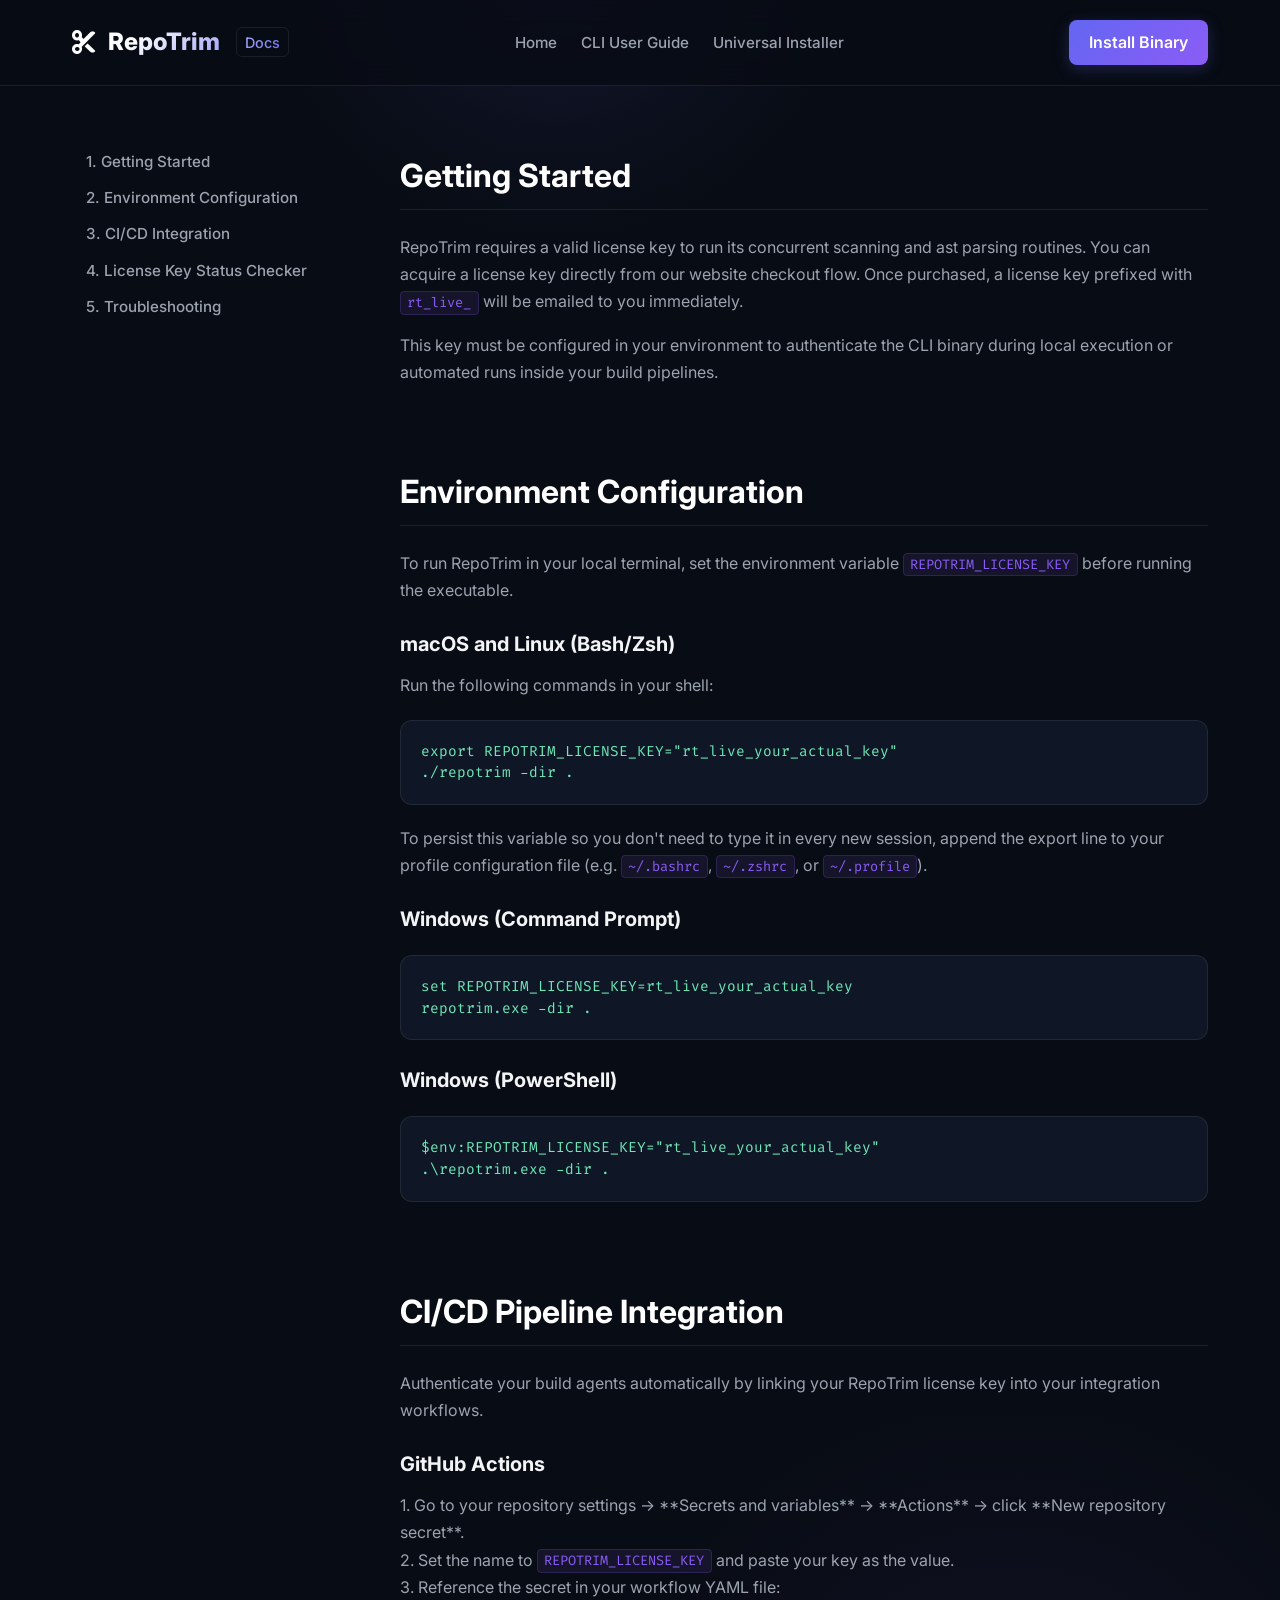
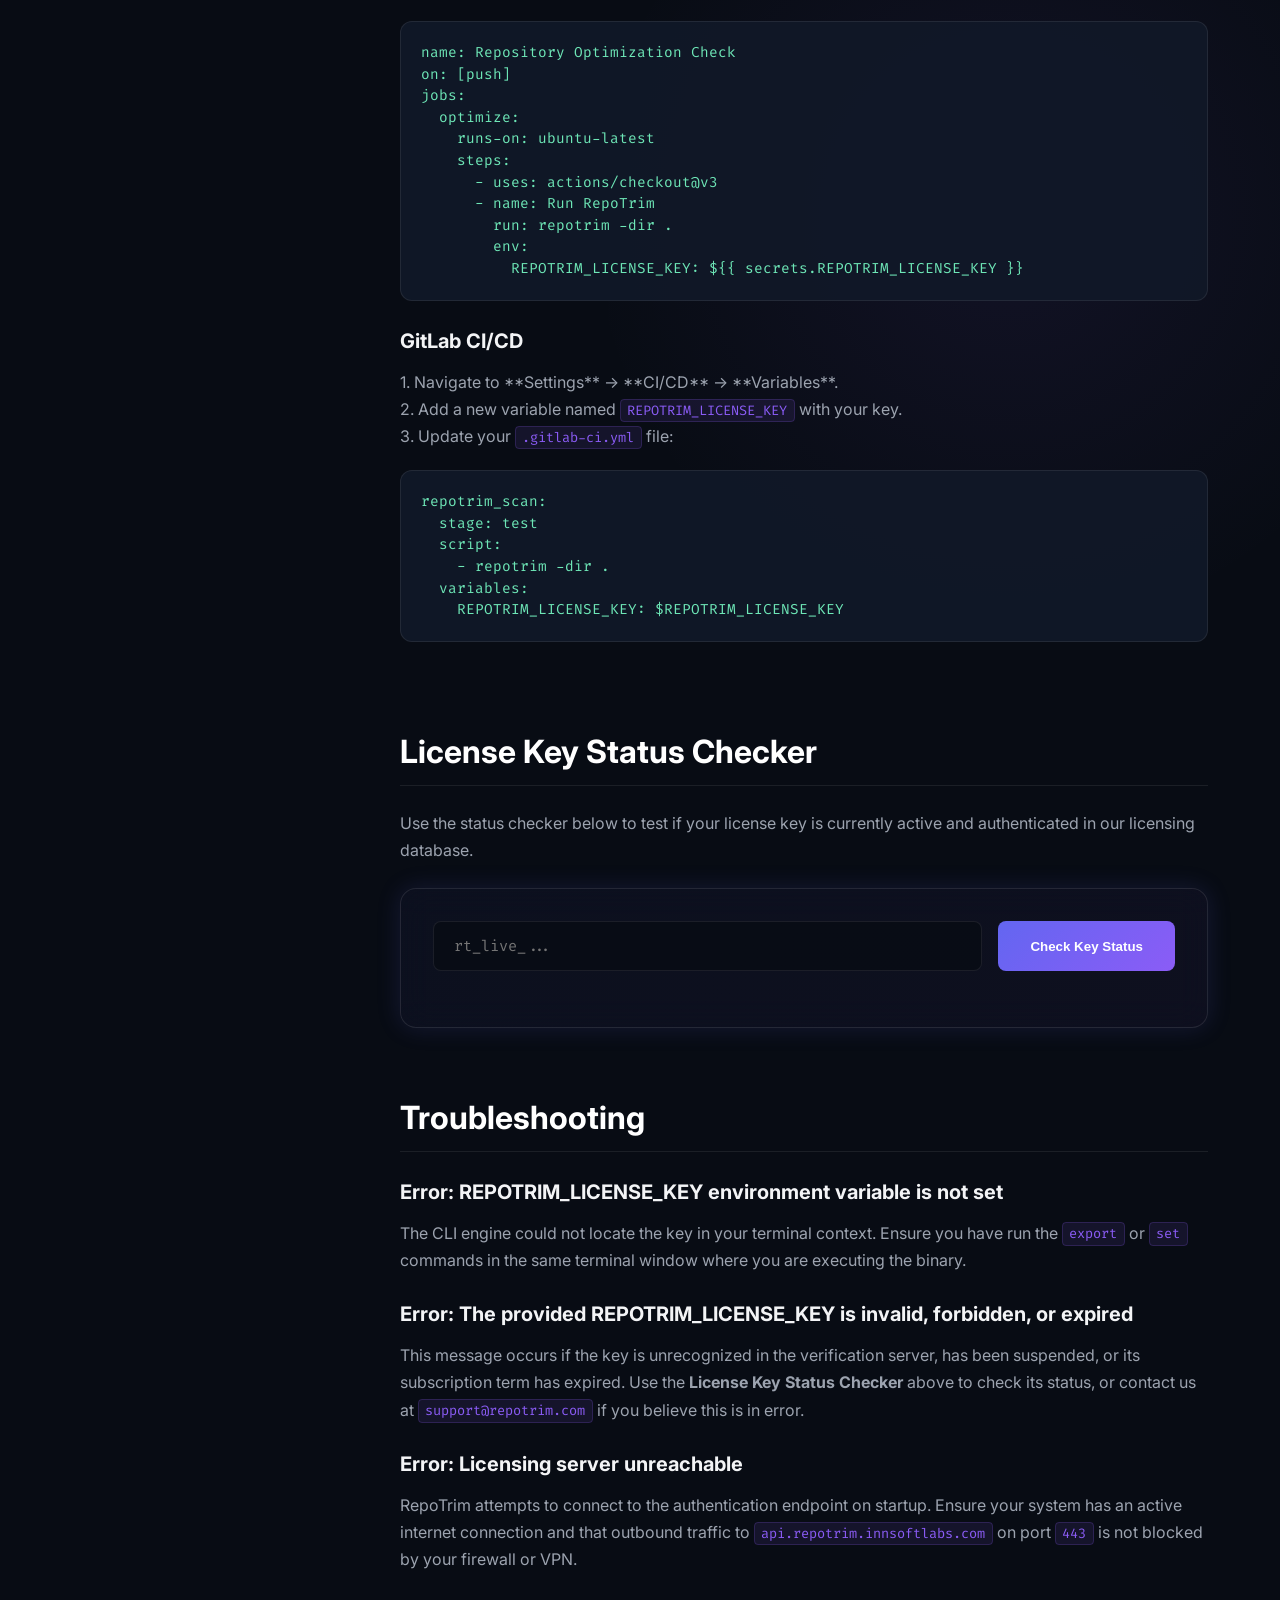
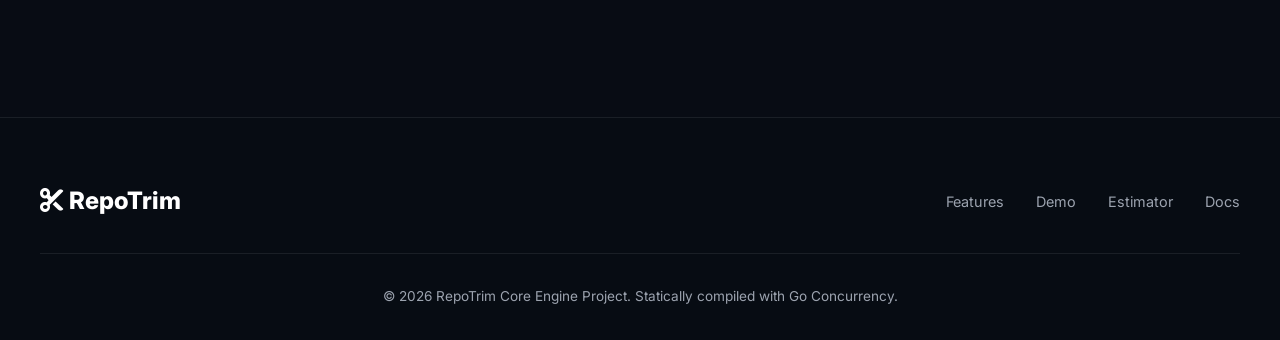
==== docs.html @ 1190e6f0 "Update macOS and Linux commands in docs to prepend executable with ./ for local runs" ====
<!DOCTYPE html>
<html lang="en">
<head>
  <meta charset="UTF-8">
  <meta name="viewport" content="width=device-width, initial-scale=1.0">
  <title>RepoTrim Documentation — CLI Setup & Licensing Guide</title>
  <meta name="description" content="User guide and setup documentation for integrating the RepoTrim CLI engine into local terminals and CI/CD pipelines.">
  
  <!-- OpenGraph / Facebook -->
  <meta property="og:type" content="website">
  <meta property="og:url" content="https://api.repotrim.innsoftlabs.com/docs">
  <meta property="og:title" content="RepoTrim Documentation — CLI Setup & Licensing Guide">
  <meta property="og:description" content="User guide and setup documentation for integrating the RepoTrim CLI engine into local terminals and CI/CD pipelines.">
  <meta property="og:image" content="https://api.repotrim.innsoftlabs.com/assets/og_preview.png">

  <!-- Twitter -->
  <meta property="twitter:card" content="summary_large_image">
  <meta property="twitter:url" content="https://api.repotrim.innsoftlabs.com/docs">
  <meta property="twitter:title" content="RepoTrim Documentation — CLI Setup & Licensing Guide">
  <meta property="twitter:description" content="User guide and setup documentation for integrating the RepoTrim CLI engine into local terminals and CI/CD pipelines.">
  <meta property="twitter:image" content="https://api.repotrim.innsoftlabs.com/assets/og_preview.png">

  <link rel="stylesheet" href="style.css">
  <!-- FontAwesome Icons -->
  <link rel="stylesheet" href="https://cdnjs.cloudflare.com/ajax/libs/font-awesome/6.4.0/css/all.min.css">
  <style>
    /* Documentation Page Layout Tweaks */
    .docs-container {
      max-width: 1200px;
      margin: 4rem auto;
      padding: 0 2rem;
      display: grid;
      grid-template-columns: 280px 1fr;
      gap: 3rem;
    }

    /* Sidebar Navigation */
    .docs-sidebar {
      position: sticky;
      top: 6rem;
      height: fit-content;
    }

    .docs-nav {
      list-style: none;
      display: flex;
      flex-direction: column;
      gap: 0.75rem;
    }

    .docs-nav a {
      color: var(--text-secondary);
      text-decoration: none;
      font-size: 0.95rem;
      font-weight: 500;
      transition: color 0.2s, padding-left 0.2s;
      display: block;
      border-left: 2px solid transparent;
      padding-left: 0.75rem;
    }

    .docs-nav a:hover, .docs-nav a.active {
      color: var(--text-primary);
      border-left-color: var(--primary-accent);
      padding-left: 1rem;
    }

    @media (max-width: 968px) {
      .docs-container {
        grid-template-columns: 1fr;
        margin: 2rem auto;
        gap: 2rem;
      }
      .docs-sidebar {
        position: static;
        height: auto;
        border-bottom: 1px solid var(--panel-border);
        padding-bottom: 1.5rem;
      }
      .docs-nav {
        flex-direction: row;
        flex-wrap: wrap;
        gap: 1rem 1.5rem;
      }
      .docs-nav a {
        border-left: none;
        border-bottom: 2px solid transparent;
        padding-left: 0;
        padding-bottom: 0.25rem;
      }
      .docs-nav a:hover, .docs-nav a.active {
        border-left-color: transparent;
        border-bottom-color: var(--primary-accent);
        padding-left: 0;
      }
    }

    /* Documentation Articles */
    .docs-content {
      display: flex;
      flex-direction: column;
      gap: 4rem;
    }

    .docs-article {
      scroll-margin-top: 6rem;
    }

    .docs-article h2 {
      font-size: 2rem;
      margin-bottom: 1.5rem;
      background: linear-gradient(135deg, #fff 50%, var(--primary-accent) 100%);
      -webkit-background-clip: text;
      -webkit-text-fill-color: transparent;
      border-bottom: 1px solid var(--panel-border);
      padding-bottom: 0.5rem;
    }

    .docs-article h3 {
      font-size: 1.25rem;
      margin: 1.5rem 0 0.75rem 0;
      color: var(--text-primary);
    }

    .docs-article p {
      color: var(--text-secondary);
      margin-bottom: 1rem;
      line-height: 1.7;
    }

    /* Code Block Styling */
    pre.code-block {
      background: rgba(17, 25, 40, 0.9);
      border: 1px solid var(--panel-border);
      border-radius: 12px;
      padding: 1.25rem;
      overflow-x: auto;
      font-family: var(--font-mono);
      font-size: 0.9rem;
      color: #6ee7b7;
      margin: 1.25rem 0;
      line-height: 1.5;
    }

    code.inline-code {
      font-family: var(--font-mono);
      font-size: 0.85rem;
      color: #8b5cf6;
      background: rgba(139, 92, 246, 0.1);
      padding: 0.15rem 0.4rem;
      border-radius: 4px;
      border: 1px solid rgba(139, 92, 246, 0.2);
    }

    /* Live Validator Widget CSS */
    .validator-card {
      margin-top: 1.5rem;
      border-radius: 16px;
      padding: 2rem;
      background: linear-gradient(135deg, rgba(99, 102, 241, 0.05) 0%, rgba(139, 92, 246, 0.05) 100%);
      border: 1px solid rgba(255, 255, 255, 0.1);
      box-shadow: var(--shadow-glow);
    }

    .validator-form {
      display: flex;
      gap: 1rem;
      margin-bottom: 1.5rem;
    }

    .validator-input {
      flex: 1;
      padding: 0.85rem 1.25rem;
      border-radius: 8px;
      border: 1px solid var(--panel-border);
      background: rgba(8, 12, 20, 0.8);
      color: var(--text-primary);
      font-family: var(--font-mono);
      font-size: 0.95rem;
      outline: none;
      transition: border-color 0.2s;
    }

    .validator-input:focus {
      border-color: var(--primary-accent);
    }

    .validator-btn {
      padding: 0.85rem 2rem;
      border-radius: 8px;
      border: none;
      background: linear-gradient(135deg, var(--primary-accent) 0%, var(--secondary-accent) 100%);
      color: white;
      font-weight: 600;
      cursor: pointer;
      transition: opacity 0.2s, transform 0.2s;
    }

    .validator-btn:hover {
      opacity: 0.9;
      transform: translateY(-1px);
    }

    .validator-btn:active {
      transform: translateY(0);
    }

    .result-badge {
      display: none;
      align-items: center;
      gap: 0.75rem;
      padding: 1rem 1.25rem;
      border-radius: 8px;
      font-weight: 500;
      font-size: 0.95rem;
    }

    .result-badge.valid {
      background: rgba(16, 185, 129, 0.12);
      border: 1px solid rgba(16, 185, 129, 0.3);
      color: #34d399;
    }

    .result-badge.invalid {
      background: rgba(239, 68, 68, 0.12);
      border: 1px solid rgba(239, 68, 68, 0.3);
      color: #f87171;
    }

    .result-badge.loading {
      background: rgba(255, 255, 255, 0.05);
      border: 1px solid var(--panel-border);
      color: var(--text-secondary);
    }

    .result-badge i {
      font-size: 1.1rem;
    }
  </style>
</head>
<body>

  <!-- Header Navigation -->
  <header>
    <div class="nav-container">
      <a href="index.html" class="logo-group">
        <i class="fa-solid fa-scissors"></i> RepoTrim<span>Docs</span>
      </a>
      <ul class="nav-links">
        <li><a href="index.html">Home</a></li>
        <li><a href="#setup" class="active">CLI User Guide</a></li>
        <li><a href="index.html#install">Universal Installer</a></li>
      </ul>
      <a href="index.html#install" class="cta-button" style="text-decoration: none; white-space: nowrap;">Install Binary</a>
    </div>
  </header>

  <!-- Docs Section Layout -->
  <main class="docs-container">
    
    <!-- Sidebar Navigation -->
    <aside class="docs-sidebar">
      <ul class="docs-nav">
        <li><a href="#setup" class="active">1. Getting Started</a></li>
        <li><a href="#variables">2. Environment Configuration</a></li>
        <li><a href="#cicd">3. CI/CD Integration</a></li>
        <li><a href="#checker">4. License Key Status Checker</a></li>
        <li><a href="#troubleshooting">5. Troubleshooting</a></li>
      </ul>
    </aside>

    <!-- Main Docs Content -->
    <div class="docs-content">
      
      <!-- Article 1: Getting Started -->
      <article class="docs-article" id="setup">
        <h2>Getting Started</h2>
        <p>RepoTrim requires a valid license key to run its concurrent scanning and ast parsing routines. You can acquire a license key directly from our website checkout flow. Once purchased, a license key prefixed with <code class="inline-code">rt_live_</code> will be emailed to you immediately.</p>
        <p>This key must be configured in your environment to authenticate the CLI binary during local execution or automated runs inside your build pipelines.</p>
      </article>

      <!-- Article 2: Environment Configuration -->
      <article class="docs-article" id="variables">
        <h2>Environment Configuration</h2>
        <p>To run RepoTrim in your local terminal, set the environment variable <code class="inline-code">REPOTRIM_LICENSE_KEY</code> before running the executable.</p>
        
        <h3>macOS and Linux (Bash/Zsh)</h3>
        <p>Run the following commands in your shell:</p>
        <pre class="code-block">
export REPOTRIM_LICENSE_KEY="rt_live_your_actual_key"
./repotrim -dir .</pre>
        <p>To persist this variable so you don't need to type it in every new session, append the export line to your profile configuration file (e.g. <code class="inline-code">~/.bashrc</code>, <code class="inline-code">~/.zshrc</code>, or <code class="inline-code">~/.profile</code>).</p>

        <h3>Windows (Command Prompt)</h3>
        <pre class="code-block">
set REPOTRIM_LICENSE_KEY=rt_live_your_actual_key
repotrim.exe -dir .</pre>

        <h3>Windows (PowerShell)</h3>
        <pre class="code-block">
$env:REPOTRIM_LICENSE_KEY="rt_live_your_actual_key"
.\repotrim.exe -dir .</pre>
      </article>

      <!-- Article 3: CI/CD Integration -->
      <article class="docs-article" id="cicd">
        <h2>CI/CD Pipeline Integration</h2>
        <p>Authenticate your build agents automatically by linking your RepoTrim license key into your integration workflows.</p>
        
        <h3>GitHub Actions</h3>
        <p>1. Go to your repository settings -> **Secrets and variables** -> **Actions** -> click **New repository secret**.<br>
        2. Set the name to <code class="inline-code">REPOTRIM_LICENSE_KEY</code> and paste your key as the value.<br>
        3. Reference the secret in your workflow YAML file:</p>
        
        <pre class="code-block">
name: Repository Optimization Check
on: [push]
jobs:
  optimize:
    runs-on: ubuntu-latest
    steps:
      - uses: actions/checkout@v3
      - name: Run RepoTrim
        run: repotrim -dir .
        env:
          REPOTRIM_LICENSE_KEY: ${{ secrets.REPOTRIM_LICENSE_KEY }}</pre>

        <h3>GitLab CI/CD</h3>
        <p>1. Navigate to **Settings** -> **CI/CD** -> **Variables**.<br>
        2. Add a new variable named <code class="inline-code">REPOTRIM_LICENSE_KEY</code> with your key.<br>
        3. Update your <code class="inline-code">.gitlab-ci.yml</code> file:</p>
        <pre class="code-block">
repotrim_scan:
  stage: test
  script:
    - repotrim -dir .
  variables:
    REPOTRIM_LICENSE_KEY: $REPOTRIM_LICENSE_KEY</pre>
      </article>

      <!-- Article 4: License Status Checker -->
      <article class="docs-article" id="checker">
        <h2>License Key Status Checker</h2>
        <p>Use the status checker below to test if your license key is currently active and authenticated in our licensing database.</p>

        <div class="panel validator-card">
          <div class="validator-form">
            <input type="text" id="licenseKeyInput" class="validator-input" placeholder="rt_live_..." value="">
            <button class="validator-btn" onclick="validateKeyLive()">Check Key Status</button>
          </div>
          
          <!-- Badges for Results -->
          <div id="badgeLoading" class="result-badge loading">
            <i class="fa-solid fa-spinner fa-spin"></i> Contacting licensing gateway...
          </div>
          <div id="badgeValid" class="result-badge valid">
            <i class="fa-solid fa-circle-check"></i> Success: Your license key is valid and active.
          </div>
          <div id="badgeInvalid" class="result-badge invalid">
            <i class="fa-solid fa-circle-xmark"></i> Failure: License key not found, expired, or suspended.
          </div>
        </div>
      </article>

      <!-- Article 5: Troubleshooting -->
      <article class="docs-article" id="troubleshooting">
        <h2>Troubleshooting</h2>
        
        <h3>Error: REPOTRIM_LICENSE_KEY environment variable is not set</h3>
        <p>The CLI engine could not locate the key in your terminal context. Ensure you have run the <code class="inline-code">export</code> or <code class="inline-code">set</code> commands in the same terminal window where you are executing the binary.</p>

        <h3>Error: The provided REPOTRIM_LICENSE_KEY is invalid, forbidden, or expired</h3>
        <p>This message occurs if the key is unrecognized in the verification server, has been suspended, or its subscription term has expired. Use the <strong>License Key Status Checker</strong> above to check its status, or contact us at <code class="inline-code">support@repotrim.com</code> if you believe this is in error.</p>

        <h3>Error: Licensing server unreachable</h3>
        <p>RepoTrim attempts to connect to the authentication endpoint on startup. Ensure your system has an active internet connection and that outbound traffic to <code class="inline-code">api.repotrim.innsoftlabs.com</code> on port <code class="inline-code">443</code> is not blocked by your firewall or VPN.</p>
      </article>

    </div>
  </main>

  <!-- Footer Section -->
  <footer>
    <div class="footer-container">
      <a href="index.html" class="footer-logo">
        <i class="fa-solid fa-scissors"></i> RepoTrim
      </a>
      <ul class="footer-links">
        <li><a href="index.html#features">Features</a></li>
        <li><a href="index.html#demo">Demo</a></li>
        <li><a href="index.html#calculator">Estimator</a></li>
        <li><a href="docs.html">Docs</a></li>
      </ul>
    </div>
    <div class="footer-copy">
      &copy; 2026 RepoTrim Core Engine Project. Statically compiled with Go Concurrency.
    </div>
  </footer>

  <!-- Live Validation JS -->
  <script>
    async function validateKeyLive() {
      const keyInput = document.getElementById('licenseKeyInput').value.trim();
      const badgeLoading = document.getElementById('badgeLoading');
      const badgeValid = document.getElementById('badgeValid');
      const badgeInvalid = document.getElementById('badgeInvalid');

      badgeLoading.style.display = 'none';
      badgeValid.style.display = 'none';
      badgeInvalid.style.display = 'none';

      if (!keyInput) {
        alert('Please enter a license key to validate.');
        return;
      }

      badgeLoading.style.display = 'flex';

      try {
        const response = await fetch('https://api.repotrim.innsoftlabs.com/v1/verify', {
          method: 'POST',
          headers: {
            'Content-Type': 'application/json',
            'Authorization': 'Bearer ' + keyInput
          },
          body: JSON.stringify({ license_key: keyInput })
        });

        badgeLoading.style.display = 'none';

        if (response.ok) {
          const result = await response.json();
          if (result.valid) {
            badgeValid.style.display = 'flex';
          } else {
            badgeInvalid.style.display = 'flex';
          }
        } else {
          badgeInvalid.style.display = 'flex';
        }
      } catch (err) {
        badgeLoading.style.display = 'none';
        badgeInvalid.style.display = 'flex';
        console.error('Validation fetch error:', err);
      }
    }

    // Scroll Spy for sidebar navigation highlight
    const links = document.querySelectorAll('.docs-nav a');
    const articles = document.querySelectorAll('.docs-article');

    window.addEventListener('scroll', () => {
      let current = '';
      articles.forEach(article => {
        const articleTop = article.offsetTop;
        if (pageYOffset >= (articleTop - 120)) {
          current = article.getAttribute('id');
        }
      });

      links.forEach(link => {
        link.classList.remove('active');
        if (link.getAttribute('href') === '#' + current) {
          link.classList.add('active');
        }
      });
    });
  </script>
</body>
</html>
---- style.css ----
/* RepoTrim Showcase Custom Styling */
@import url('https://fonts.googleapis.com/css2?family=Inter:wght@300;400;500;600;700;800&family=Fira+Code:wght@400;500&display=swap');

:root {
  --bg-color: #080c14;
  --panel-bg: rgba(17, 25, 40, 0.65);
  --panel-border: rgba(255, 255, 255, 0.08);
  --text-primary: #f3f4f6;
  --text-secondary: #9ca3af;
  --primary-accent: #6366f1;
  --secondary-accent: #8b5cf6;
  --success: #10b981;
  --warning: #f59e0b;
  --font-sans: 'Inter', system-ui, sans-serif;
  --font-mono: 'Fira Code', monospace;
  --shadow-glow: 0 0 25px rgba(99, 102, 241, 0.15);
}

* {
  box-sizing: border-box;
  margin: 0;
  padding: 0;
}

body {
  font-family: var(--font-sans);
  background-color: var(--bg-color);
  color: var(--text-primary);
  min-height: 100vh;
  line-height: 1.6;
  overflow-x: hidden;
  position: relative;
}

/* Ambient Radial Glow Gradients in Background */
body::before {
  content: "";
  position: absolute;
  top: -10%;
  left: 20%;
  width: 600px;
  height: 600px;
  background: radial-gradient(circle, rgba(99, 102, 241, 0.12) 0%, rgba(0, 0, 0, 0) 70%);
  z-index: -1;
  pointer-events: none;
}

body::after {
  content: "";
  position: absolute;
  top: 40%;
  right: -10%;
  width: 800px;
  height: 800px;
  background: radial-gradient(circle, rgba(139, 92, 246, 0.08) 0%, rgba(0, 0, 0, 0) 75%);
  z-index: -1;
  pointer-events: none;
}

/* Header & Glassmorphic Navigation */
header {
  position: sticky;
  top: 0;
  z-index: 100;
  background: rgba(8, 12, 20, 0.8);
  backdrop-filter: blur(12px);
  -webkit-backdrop-filter: blur(12px);
  border-bottom: 1px solid var(--panel-border);
}

.nav-container {
  max-width: 1200px;
  margin: 0 auto;
  padding: 1.25rem 2rem;
  display: flex;
  justify-content: space-between;
  align-items: center;
  gap: 2rem; /* Guarantees a minimum horizontal spacing between elements */
}

.logo-group {
  display: flex;
  align-items: center;
  gap: 0.75rem;
  font-weight: 800;
  font-size: 1.5rem;
  background: linear-gradient(135deg, #fff 30%, var(--primary-accent) 100%);
  -webkit-background-clip: text;
  -webkit-text-fill-color: transparent;
  text-decoration: none;
  white-space: nowrap;
}

.logo-group span {
  font-weight: 500;
  font-size: 0.9rem;
  color: var(--text-secondary);
  border: 1px solid var(--panel-border);
  padding: 0.15rem 0.5rem;
  border-radius: 6px;
  margin-left: 0.25rem;
  white-space: nowrap;
}

.nav-links {
  display: flex;
  gap: 1.5rem;
  list-style: none;
  align-items: center;
  white-space: nowrap;
}

.nav-links a {
  color: var(--text-secondary);
  text-decoration: none;
  font-weight: 500;
  font-size: 0.95rem;
  transition: color 0.2s ease;
  white-space: nowrap;
}

.nav-links a:hover {
  color: var(--text-primary);
}

.cta-button {
  background: linear-gradient(135deg, var(--primary-accent) 0%, var(--secondary-accent) 100%);
  color: #fff !important;
  padding: 0.6rem 1.25rem;
  border-radius: 8px;
  font-weight: 600;
  border: none;
  cursor: pointer;
  box-shadow: 0 4px 15px rgba(99, 102, 241, 0.25);
  transition: all 0.3s ease;
  white-space: nowrap;
}

.cta-button:hover {
  transform: translateY(-2px);
  box-shadow: 0 6px 20px rgba(99, 102, 241, 0.4);
}

@media (max-width: 1150px) and (min-width: 769px) {
  .nav-container {
    padding: 1rem 1.5rem;
    gap: 1.25rem; /* Minimum gap buffer on smaller screens */
  }
  .nav-links {
    gap: 1rem;
  }
  .nav-links a {
    font-size: 0.85rem;
  }
  .logo-group {
    font-size: 1.25rem;
  }
  .logo-group span {
    font-size: 0.8rem;
    padding: 0.1rem 0.4rem;
  }
  .cta-button {
    padding: 0.5rem 1rem;
    font-size: 0.85rem;
  }
}

/* Hero Section */
.hero {
  max-width: 1200px;
  margin: 4rem auto 2rem;
  padding: 0 2rem;
  text-align: center;
}

.badge {
  display: inline-flex;
  align-items: center;
  gap: 0.5rem;
  background: rgba(99, 102, 241, 0.1);
  border: 1px solid rgba(99, 102, 241, 0.2);
  color: #818cf8;
  padding: 0.35rem 0.75rem;
  border-radius: 9999px;
  font-size: 0.85rem;
  font-weight: 600;
  margin-bottom: 1.5rem;
  letter-spacing: 0.05em;
  text-transform: uppercase;
}

.hero h1 {
  font-size: 3.5rem;
  font-weight: 800;
  line-height: 1.2;
  margin-bottom: 1.25rem;
  background: linear-gradient(135deg, #fff 40%, #a5b4fc 100%);
  -webkit-background-clip: text;
  -webkit-text-fill-color: transparent;
  letter-spacing: -0.02em;
}

.hero p {
  font-size: 1.2rem;
  color: var(--text-secondary);
  max-width: 700px;
  margin: 0 auto 2.5rem;
}

.hero-actions {
  display: flex;
  justify-content: center;
  gap: 1.25rem;
}

.secondary-button {
  background: var(--panel-bg);
  border: 1px solid var(--panel-border);
  color: var(--text-primary);
  padding: 0.75rem 1.5rem;
  border-radius: 8px;
  font-weight: 600;
  cursor: pointer;
  transition: all 0.2s ease;
}

.secondary-button:hover {
  background: rgba(255, 255, 255, 0.05);
  border-color: rgba(255, 255, 255, 0.15);
}

/* Glassmorphism Panel Container */
.panel {
  background: var(--panel-bg);
  border: 1px solid var(--panel-border);
  border-radius: 16px;
  backdrop-filter: blur(16px);
  -webkit-backdrop-filter: blur(16px);
  box-shadow: 0 20px 40px rgba(0, 0, 0, 0.4);
  overflow: hidden;
}

/* Interactive Interactive Console Layout */
.showcase-console {
  max-width: 1000px;
  margin: 3.5rem auto 5rem;
  padding: 0 2rem;
}

.console-header {
  background: rgba(10, 16, 28, 0.9);
  padding: 0.75rem 1.5rem;
  border-bottom: 1px solid var(--panel-border);
  display: flex;
  justify-content: space-between;
  align-items: center;
}

.console-dots {
  display: flex;
  gap: 0.5rem;
}

.console-dots span {
  width: 12px;
  height: 12px;
  border-radius: 50%;
  display: inline-block;
}

.dot-red { background-color: #ef4444; }
.dot-yellow { background-color: #f59e0b; }
.dot-green { background-color: #10b981; }

.console-title {
  font-family: var(--font-mono);
  font-size: 0.8rem;
  color: var(--text-secondary);
}

.console-body {
  background: rgba(8, 12, 20, 0.95);
  min-height: 380px;
  padding: 1.5rem;
  font-family: var(--font-mono);
  font-size: 0.9rem;
  color: #38bdf8;
  overflow-y: auto;
  position: relative;
}

.console-body pre {
  white-space: pre-wrap;
  word-wrap: break-word;
  color: var(--text-primary);
}

.console-cta-trigger {
  position: absolute;
  top: 50%;
  left: 50%;
  transform: translate(-50%, -50%);
  background: linear-gradient(135deg, var(--primary-accent) 0%, var(--secondary-accent) 100%);
  color: #fff;
  border: none;
  padding: 1rem 2rem;
  border-radius: 10px;
  font-weight: 700;
  font-size: 1.1rem;
  cursor: pointer;
  box-shadow: 0 10px 30px rgba(99, 102, 241, 0.4);
  transition: all 0.3s ease;
  z-index: 10;
}

.console-cta-trigger:hover {
  transform: translate(-50%, -52%) scale(1.05);
  box-shadow: 0 12px 40px rgba(99, 102, 241, 0.6);
}

.console-tabs {
  background: rgba(10, 16, 28, 0.6);
  display: flex;
  border-bottom: 1px solid var(--panel-border);
}

.console-tab-btn {
  background: none;
  border: none;
  border-right: 1px solid var(--panel-border);
  color: var(--text-secondary);
  font-family: var(--font-sans);
  font-size: 0.85rem;
  padding: 0.75rem 1.5rem;
  cursor: pointer;
  font-weight: 500;
  transition: all 0.2s ease;
}

.console-tab-btn.active {
  background: rgba(8, 12, 20, 0.95);
  color: var(--text-primary);
  font-weight: 600;
}

.console-tab-btn:hover:not(.active) {
  background: rgba(255, 255, 255, 0.02);
  color: var(--text-primary);
}

/* Features Grid Section */
.features-section {
  max-width: 1200px;
  margin: 5rem auto;
  padding: 0 2rem;
}

.section-title {
  text-align: center;
  font-size: 2.25rem;
  font-weight: 800;
  margin-bottom: 3.5rem;
  background: linear-gradient(135deg, #fff 50%, #c7d2fe 100%);
  -webkit-background-clip: text;
  -webkit-text-fill-color: transparent;
}

.grid-features {
  display: grid;
  grid-template-columns: repeat(auto-fit, minmax(320px, 1fr));
  gap: 2rem;
}

.feature-card {
  padding: 2.5rem 2rem;
  display: flex;
  flex-direction: column;
  gap: 1.25rem;
  transition: all 0.3s ease;
}

.feature-card:hover {
  transform: translateY(-5px);
  border-color: rgba(99, 102, 241, 0.25);
  box-shadow: var(--shadow-glow);
}

.icon-wrapper {
  width: 48px;
  height: 48px;
  border-radius: 12px;
  background: rgba(99, 102, 241, 0.1);
  display: flex;
  align-items: center;
  justify-content: center;
  color: #818cf8;
  font-size: 1.5rem;
  border: 1px solid rgba(99, 102, 241, 0.2);
}

.feature-card h3 {
  font-size: 1.25rem;
  font-weight: 700;
  color: var(--text-primary);
}

.feature-card p {
  color: var(--text-secondary);
  font-size: 0.95rem;
  line-height: 1.5;
}

/* Interactive Calculator Container */
.calculator-section {
  max-width: 1000px;
  margin: 5rem auto;
  padding: 0 2rem;
}

.calc-box {
  display: grid;
  grid-template-columns: 1.2fr 1fr;
  min-height: 350px;
}

.calc-sliders {
  padding: 2.5rem;
  display: flex;
  flex-direction: column;
  gap: 2rem;
  border-right: 1px solid var(--panel-border);
}

.slider-group {
  display: flex;
  flex-direction: column;
  gap: 0.5rem;
}

.slider-header {
  display: flex;
  justify-content: space-between;
  font-size: 0.9rem;
  font-weight: 600;
  color: var(--text-secondary);
}

.slider-header span.value {
  color: var(--primary-accent);
  font-family: var(--font-mono);
}

input[type="range"] {
  width: 100%;
  height: 6px;
  background: rgba(255, 255, 255, 0.1);
  border-radius: 5px;
  outline: none;
  -webkit-appearance: none;
  accent-color: var(--primary-accent);
}

.calc-result {
  padding: 2.5rem;
  display: flex;
  flex-direction: column;
  justify-content: center;
  align-items: center;
  text-align: center;
  background: rgba(99, 102, 241, 0.02);
}

.calc-result h4 {
  font-size: 1rem;
  color: var(--text-secondary);
  text-transform: uppercase;
  letter-spacing: 0.05em;
  margin-bottom: 0.75rem;
}

.savings-number {
  font-size: 3.5rem;
  font-weight: 800;
  color: #fff;
  font-family: var(--font-mono);
  background: linear-gradient(135deg, #fff 40%, var(--primary-accent) 100%);
  -webkit-background-clip: text;
  -webkit-text-fill-color: transparent;
  line-height: 1;
  margin-bottom: 0.5rem;
}

.savings-label {
  font-size: 0.95rem;
  color: var(--success);
  font-weight: 600;
  display: flex;
  align-items: center;
  gap: 0.25rem;
}

/* Installer / Integration Area */
.installer-section {
  max-width: 1000px;
  margin: 5rem auto;
  padding: 0 2rem;
}

.installer-card {
  padding: 2.5rem;
}

.installer-layout {
  display: flex;
  flex-direction: column;
  gap: 1.5rem;
}

.copy-container {
  display: flex;
  background: rgba(8, 12, 20, 0.8);
  border: 1px solid var(--panel-border);
  border-radius: 8px;
  padding: 0.5rem 1rem;
  align-items: center;
  justify-content: space-between;
}

.copy-text {
  font-family: var(--font-mono);
  font-size: 0.9rem;
  color: #38bdf8;
}

.copy-btn {
  background: var(--panel-bg);
  border: 1px solid var(--panel-border);
  color: var(--text-secondary);
  width: 36px;
  height: 36px;
  border-radius: 6px;
  display: flex;
  align-items: center;
  justify-content: center;
  cursor: pointer;
  transition: all 0.2s ease;
}

.copy-btn:hover {
  color: var(--text-primary);
  border-color: rgba(255, 255, 255, 0.15);
}

.installer-meta {
  display: flex;
  gap: 2rem;
  font-size: 0.85rem;
  color: var(--text-secondary);
}

.installer-meta strong {
  color: var(--text-primary);
}

/* Footer Section */
footer {
  background: rgba(8, 12, 20, 0.95);
  border-top: 1px solid var(--panel-border);
  padding: 4rem 2rem 2rem;
  margin-top: 8rem;
}

.footer-container {
  max-width: 1200px;
  margin: 0 auto;
  display: flex;
  justify-content: space-between;
  align-items: center;
  flex-wrap: wrap;
  gap: 2rem;
  padding-bottom: 2rem;
  border-bottom: 1px solid var(--panel-border);
}

.footer-logo {
  font-weight: 800;
  font-size: 1.5rem;
  color: #fff;
  text-decoration: none;
}

.footer-links {
  display: flex;
  gap: 2rem;
  list-style: none;
}

.footer-links a {
  color: var(--text-secondary);
  text-decoration: none;
  font-size: 0.9rem;
  transition: color 0.2s ease;
}

.footer-links a:hover {
  color: #fff;
}

.footer-copy {
  text-align: center;
  color: var(--text-secondary);
  font-size: 0.85rem;
  padding-top: 2rem;
}

/* Typewriter animation classes */
.cursor {
  display: inline-block;
  background-color: var(--text-primary);
  width: 8px;
  height: 15px;
  margin-left: 4px;
  animation: blink 0.8s infinite;
  vertical-align: middle;
}

@keyframes blink {
  0%, 100% { opacity: 0; }
  50% { opacity: 1; }
}

/* Responsiveness adjustments */
@media (max-width: 768px) {
  .calc-box {
    grid-template-columns: 1fr;
  }
  .calc-sliders {
    border-right: none;
    border-bottom: 1px solid var(--panel-border);
  }
  .hero h1 {
    font-size: 2.5rem;
  }
  .nav-links {
    display: none;
  }
}
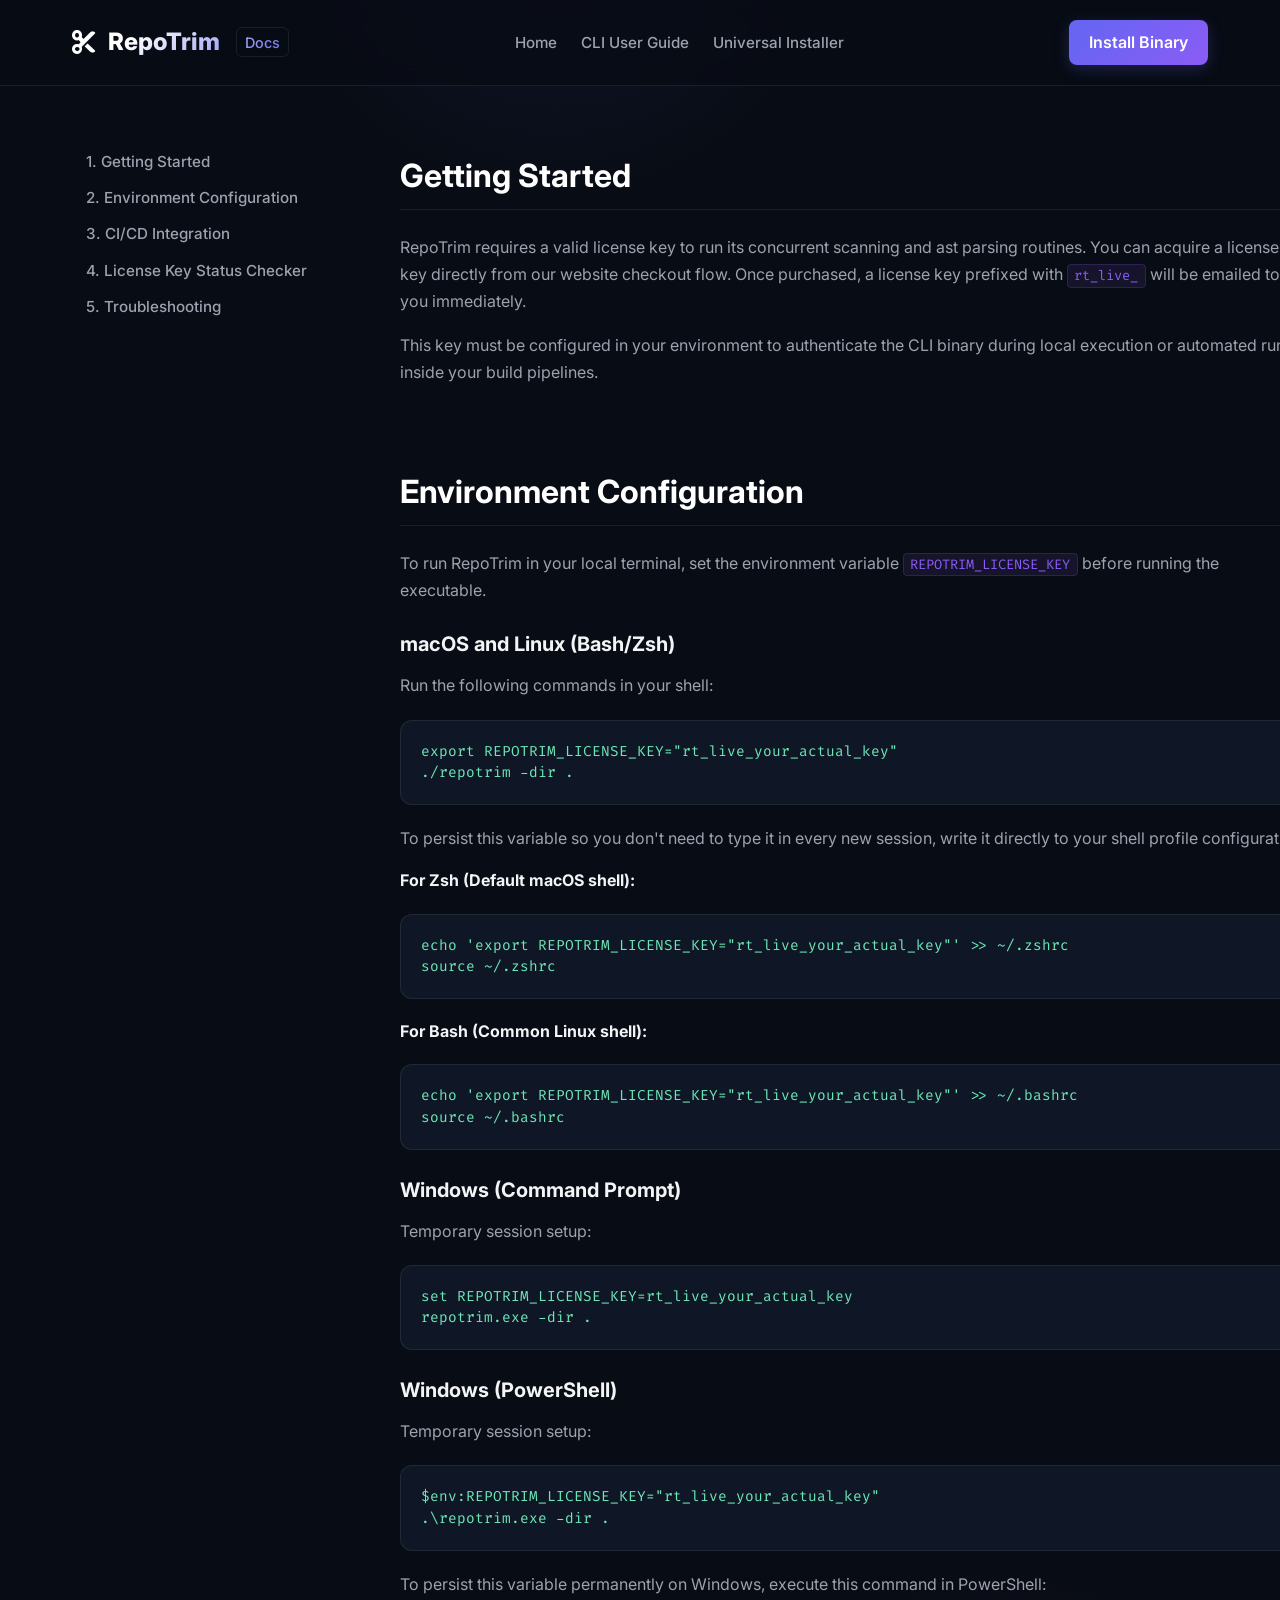
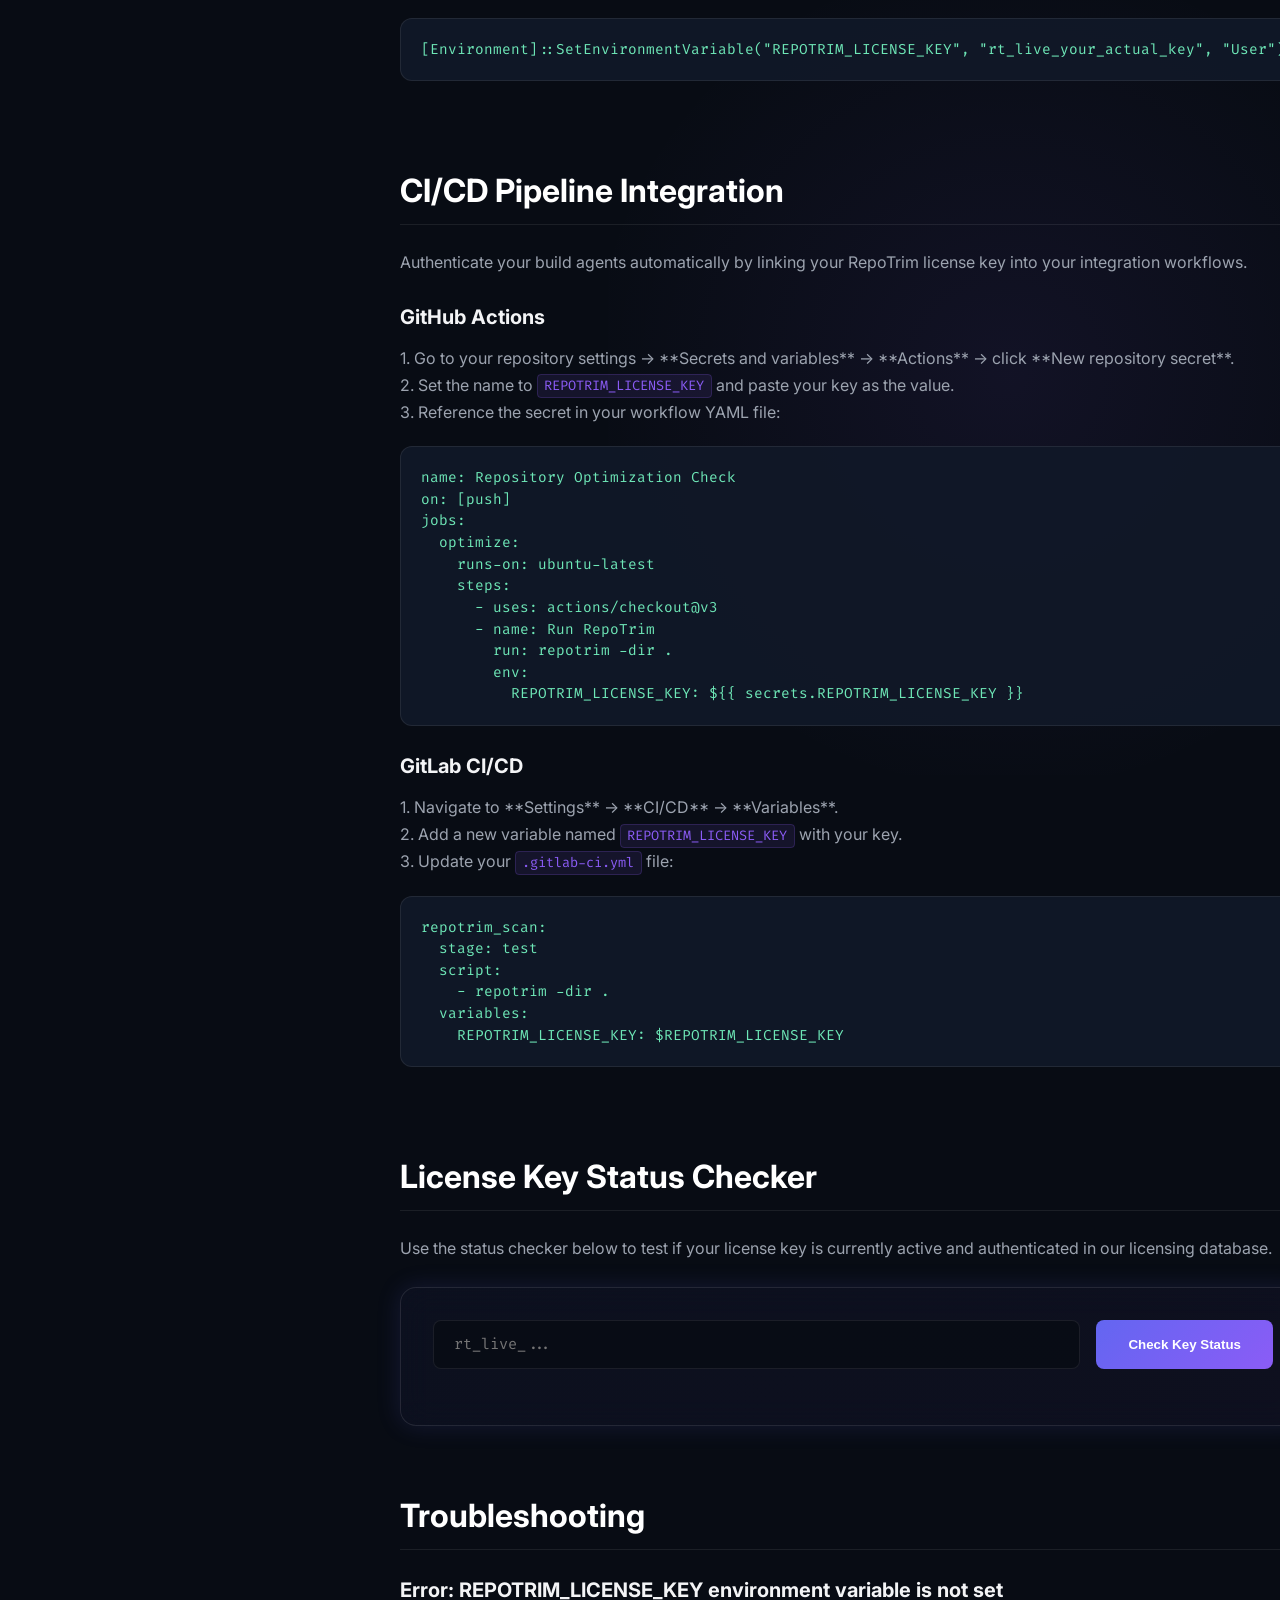
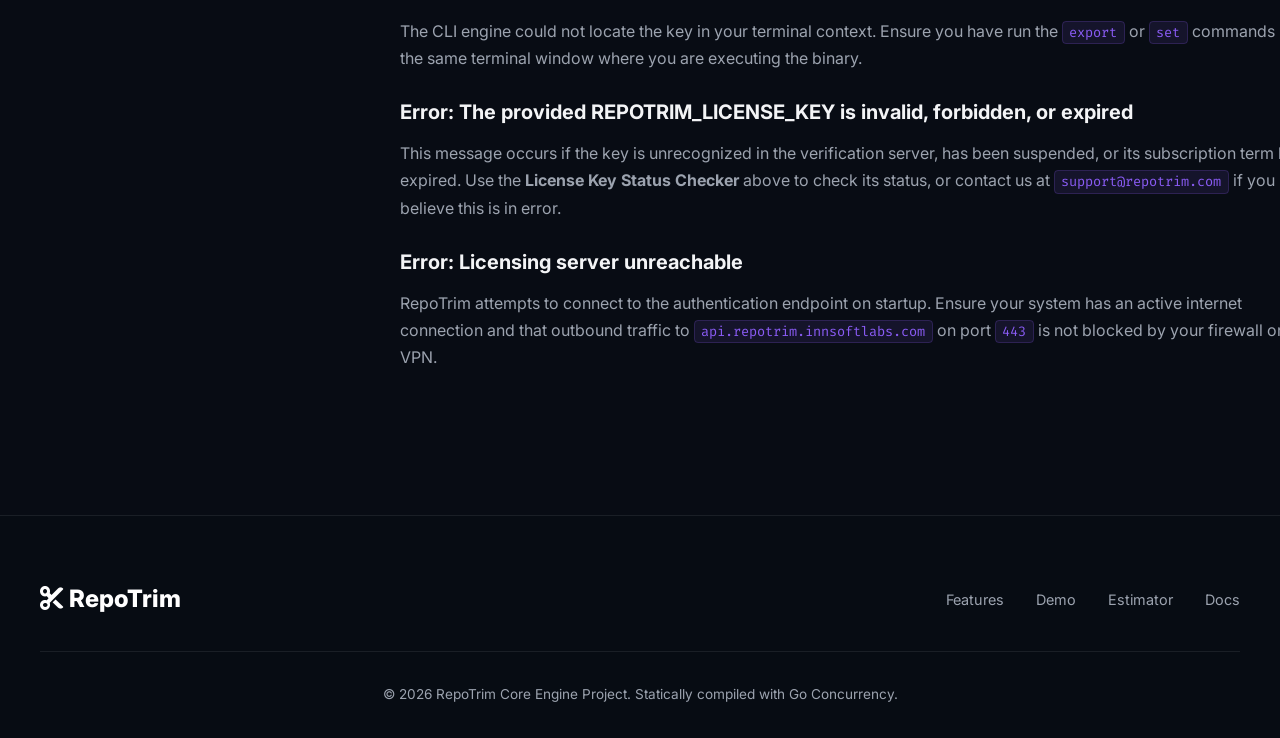
==== commit 0d7f804c: "Detail shell commands for persisting REPOTRIM_LICENSE_KEY on Zsh, Bash, and Windows PowerShell" ====
--- a/docs.html
+++ b/docs.html
@@ -289,17 +289,34 @@
         <pre class="code-block">
 export REPOTRIM_LICENSE_KEY="rt_live_your_actual_key"
 ./repotrim -dir .</pre>
-        <p>To persist this variable so you don't need to type it in every new session, append the export line to your profile configuration file (e.g. <code class="inline-code">~/.bashrc</code>, <code class="inline-code">~/.zshrc</code>, or <code class="inline-code">~/.profile</code>).</p>
+        
+        <p>To persist this variable so you don't need to type it in every new session, write it directly to your shell profile configuration:</p>
+        
+        <h4>For Zsh (Default macOS shell):</h4>
+        <pre class="code-block">
+echo 'export REPOTRIM_LICENSE_KEY="rt_live_your_actual_key"' >> ~/.zshrc
+source ~/.zshrc</pre>
+
+        <h4>For Bash (Common Linux shell):</h4>
+        <pre class="code-block">
+echo 'export REPOTRIM_LICENSE_KEY="rt_live_your_actual_key"' >> ~/.bashrc
+source ~/.bashrc</pre>
 
         <h3>Windows (Command Prompt)</h3>
+        <p>Temporary session setup:</p>
         <pre class="code-block">
 set REPOTRIM_LICENSE_KEY=rt_live_your_actual_key
 repotrim.exe -dir .</pre>
 
         <h3>Windows (PowerShell)</h3>
+        <p>Temporary session setup:</p>
         <pre class="code-block">
 $env:REPOTRIM_LICENSE_KEY="rt_live_your_actual_key"
 .\repotrim.exe -dir .</pre>
+
+        <p>To persist this variable permanently on Windows, execute this command in PowerShell:</p>
+        <pre class="code-block">
+[Environment]::SetEnvironmentVariable("REPOTRIM_LICENSE_KEY", "rt_live_your_actual_key", "User")</pre>
       </article>
 
       <!-- Article 3: CI/CD Integration -->
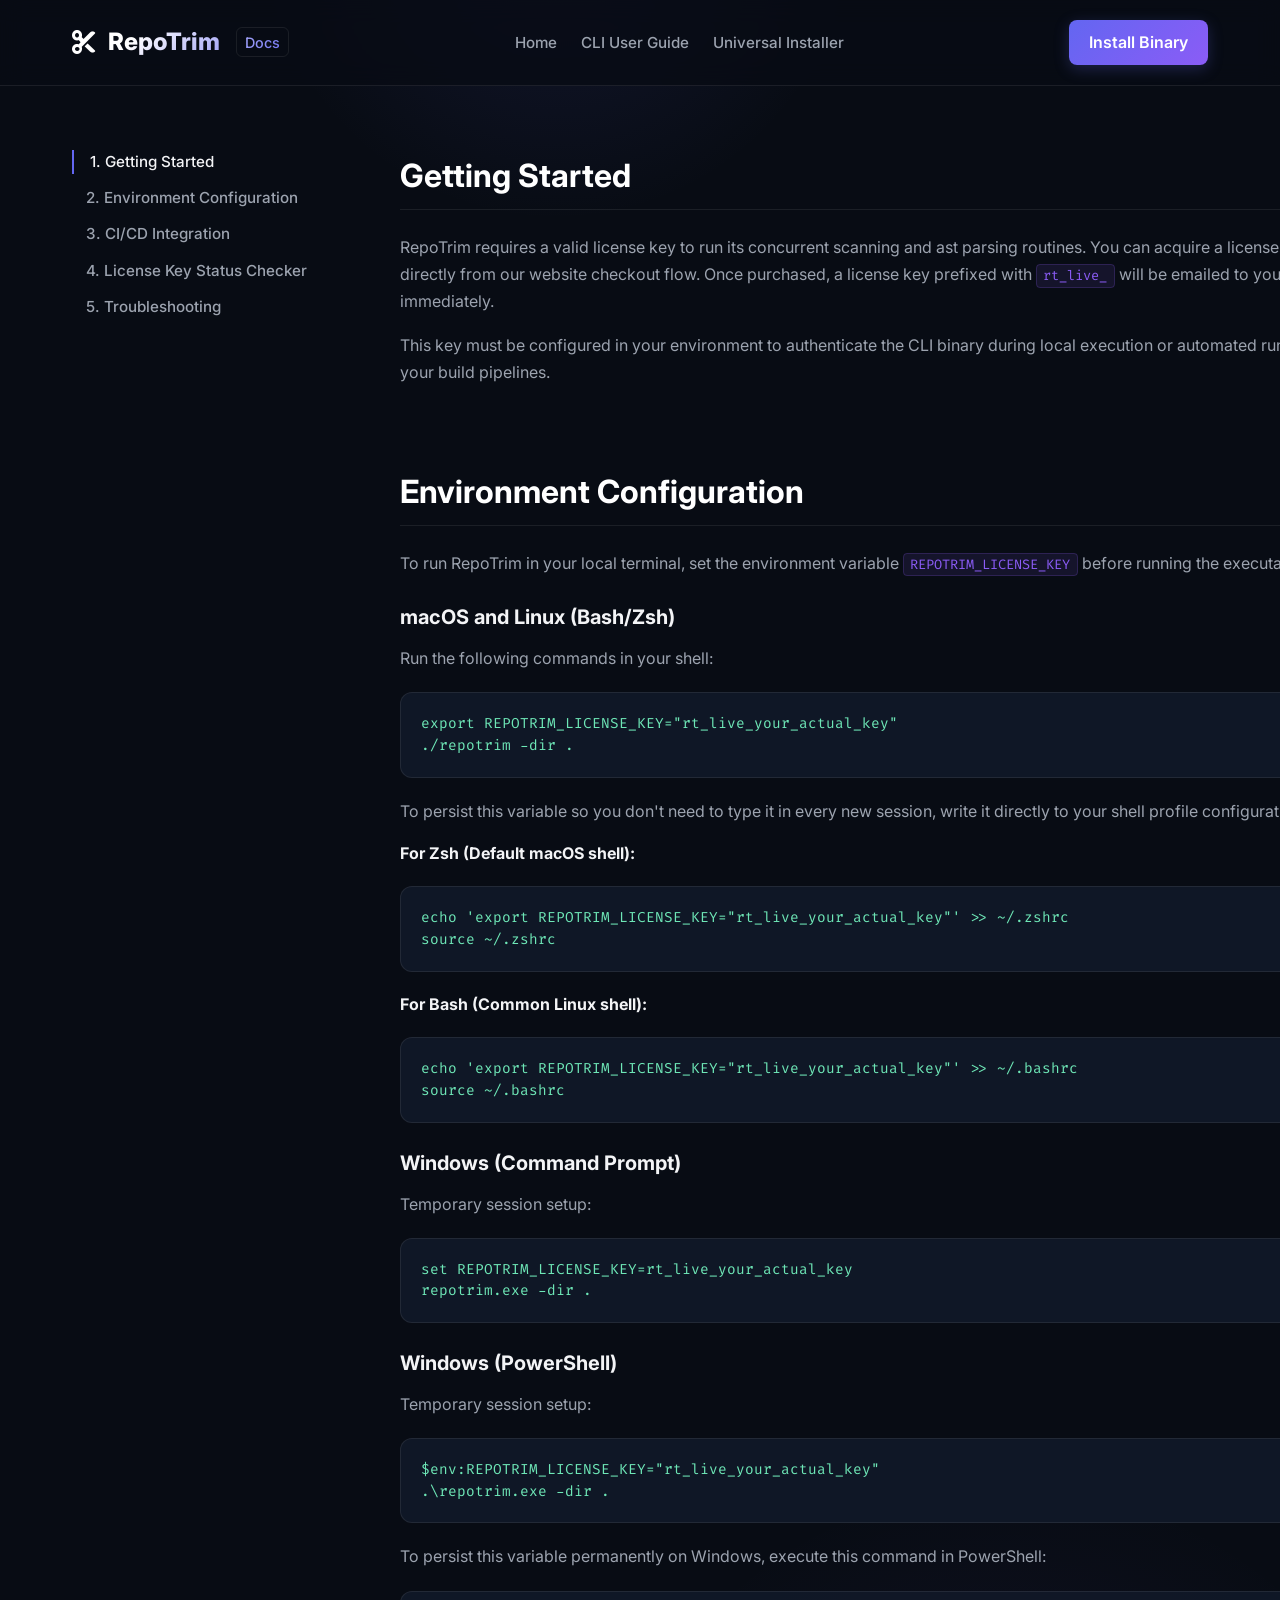
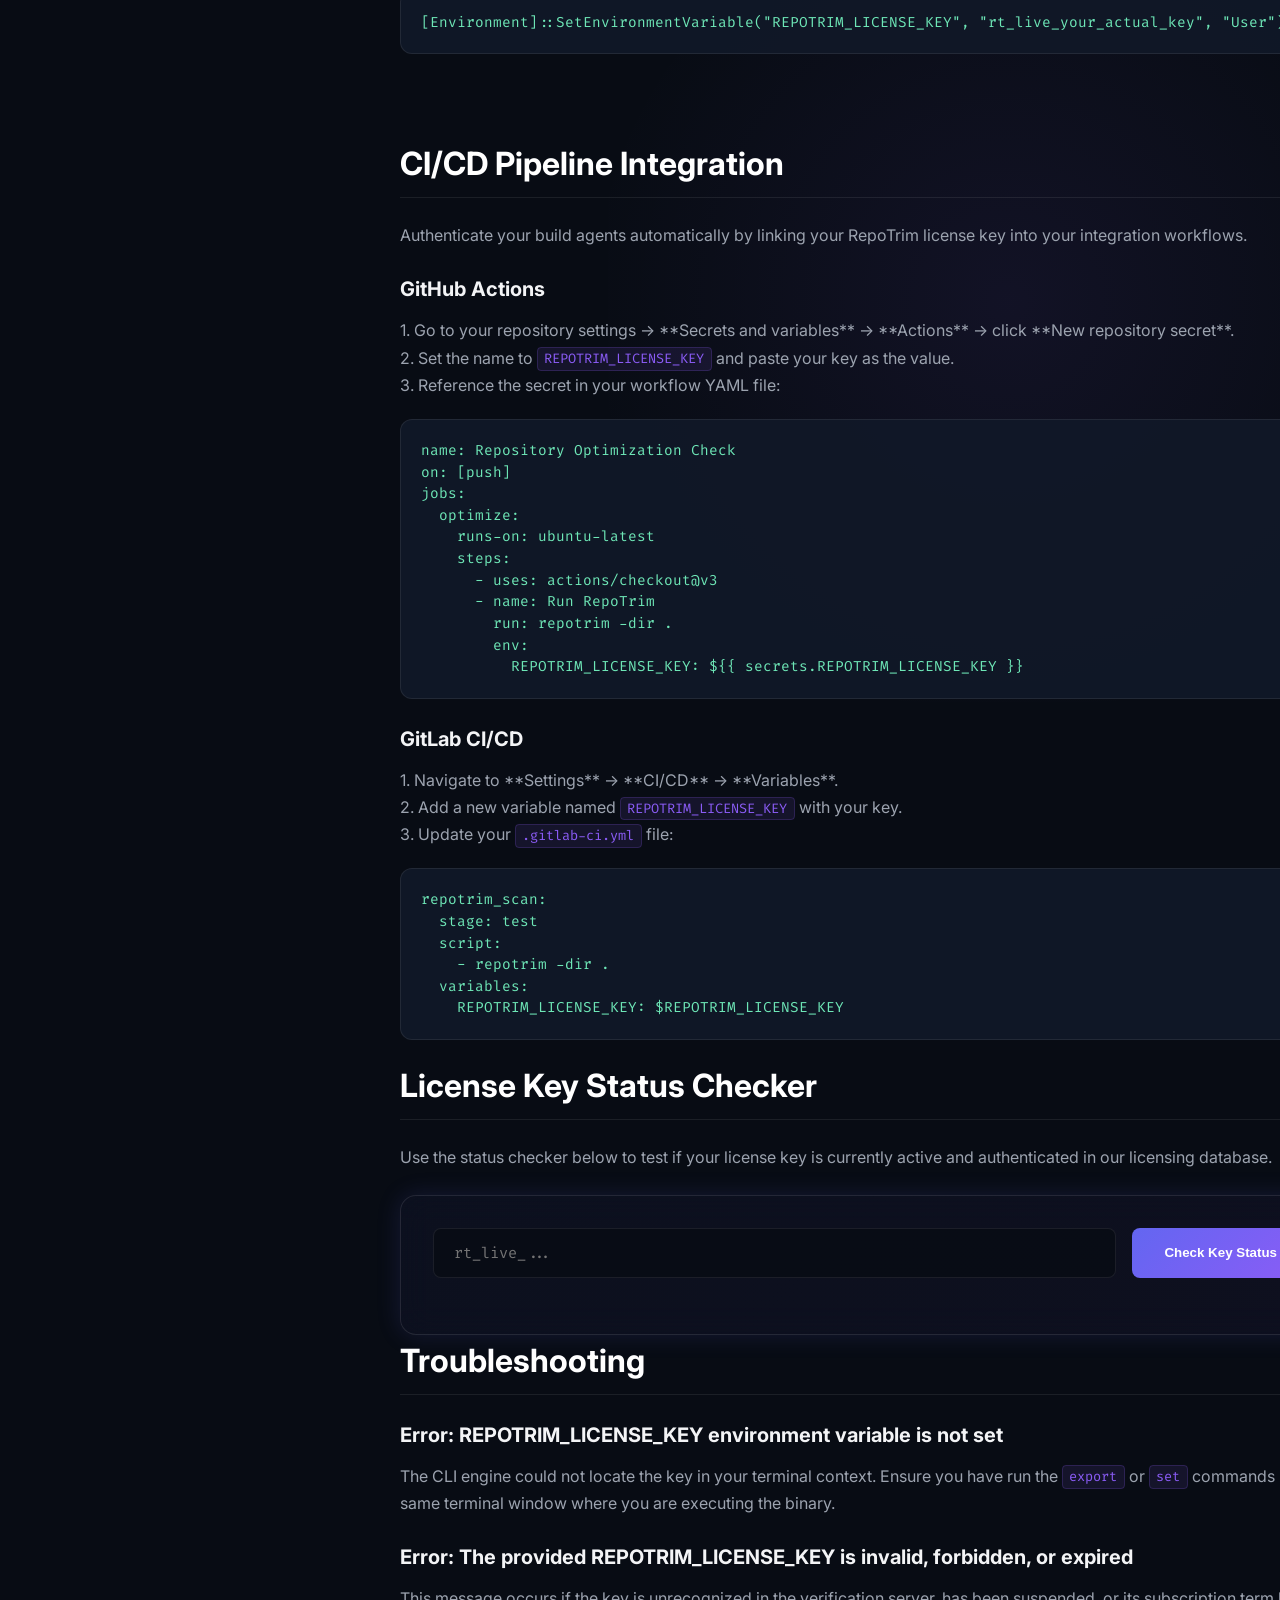
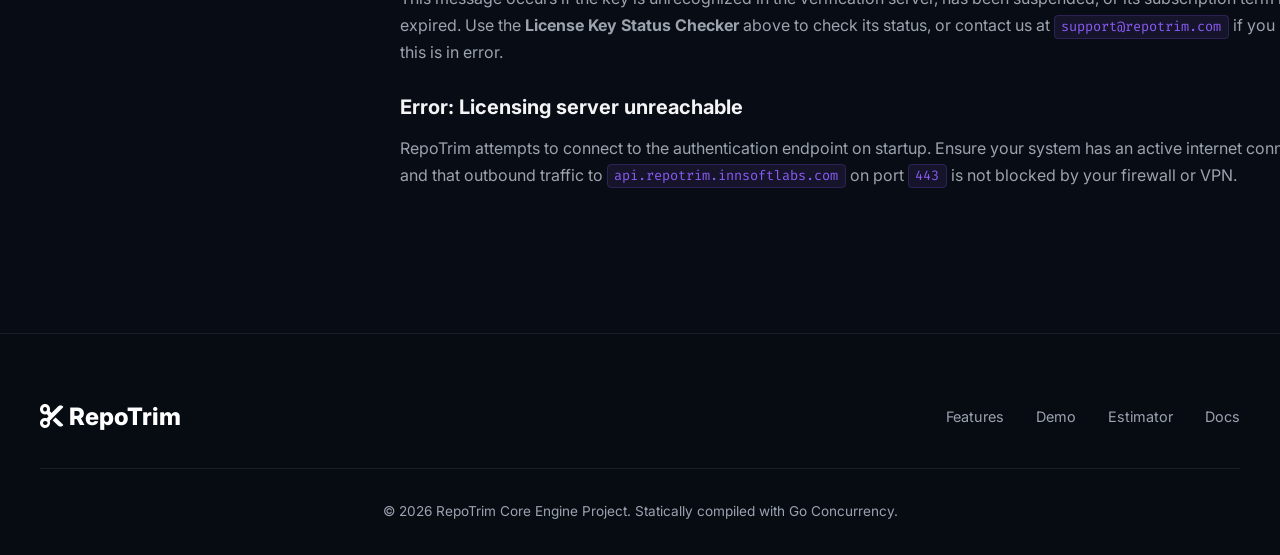
==== commit 2be7a8b7: "Add copy buttons to all command line and code blocks in docs.html" ====
--- a/docs.html
+++ b/docs.html
@@ -129,17 +129,35 @@
     }
 
     /* Code Block Styling */
+    .code-container {
+      position: relative;
+      margin: 1.25rem 0;
+    }
+
     pre.code-block {
       background: rgba(17, 25, 40, 0.9);
       border: 1px solid var(--panel-border);
       border-radius: 12px;
       padding: 1.25rem;
+      padding-right: 3.5rem; /* Make room for the copy button */
       overflow-x: auto;
       font-family: var(--font-mono);
       font-size: 0.9rem;
       color: #6ee7b7;
-      margin: 1.25rem 0;
+      margin: 0;
       line-height: 1.5;
+    }
+
+    .code-container .copy-btn {
+      position: absolute;
+      top: 0.75rem;
+      right: 0.75rem;
+      opacity: 0.6;
+      transition: opacity 0.2s, background-color 0.2s;
+    }
+
+    .code-container:hover .copy-btn {
+      opacity: 1;
     }
 
     code.inline-code {
@@ -286,37 +304,61 @@
         
         <h3>macOS and Linux (Bash/Zsh)</h3>
         <p>Run the following commands in your shell:</p>
-        <pre class="code-block">
-export REPOTRIM_LICENSE_KEY="rt_live_your_actual_key"
+        <div class="code-container">
+          <pre class="code-block" id="codeMac">export REPOTRIM_LICENSE_KEY="rt_live_your_actual_key"
 ./repotrim -dir .</pre>
+          <button class="copy-btn" onclick="copyToClipboard('codeMac', this)">
+            <i class="fa-regular fa-copy"></i>
+          </button>
+        </div>
         
         <p>To persist this variable so you don't need to type it in every new session, write it directly to your shell profile configuration:</p>
         
         <h4>For Zsh (Default macOS shell):</h4>
-        <pre class="code-block">
-echo 'export REPOTRIM_LICENSE_KEY="rt_live_your_actual_key"' >> ~/.zshrc
+        <div class="code-container">
+          <pre class="code-block" id="codeZsh">echo 'export REPOTRIM_LICENSE_KEY="rt_live_your_actual_key"' >> ~/.zshrc
 source ~/.zshrc</pre>
+          <button class="copy-btn" onclick="copyToClipboard('codeZsh', this)">
+            <i class="fa-regular fa-copy"></i>
+          </button>
+        </div>
 
         <h4>For Bash (Common Linux shell):</h4>
-        <pre class="code-block">
-echo 'export REPOTRIM_LICENSE_KEY="rt_live_your_actual_key"' >> ~/.bashrc
+        <div class="code-container">
+          <pre class="code-block" id="codeBash">echo 'export REPOTRIM_LICENSE_KEY="rt_live_your_actual_key"' >> ~/.bashrc
 source ~/.bashrc</pre>
+          <button class="copy-btn" onclick="copyToClipboard('codeBash', this)">
+            <i class="fa-regular fa-copy"></i>
+          </button>
+        </div>
 
         <h3>Windows (Command Prompt)</h3>
         <p>Temporary session setup:</p>
-        <pre class="code-block">
-set REPOTRIM_LICENSE_KEY=rt_live_your_actual_key
+        <div class="code-container">
+          <pre class="code-block" id="codeWinCmd">set REPOTRIM_LICENSE_KEY=rt_live_your_actual_key
 repotrim.exe -dir .</pre>
+          <button class="copy-btn" onclick="copyToClipboard('codeWinCmd', this)">
+            <i class="fa-regular fa-copy"></i>
+          </button>
+        </div>
 
         <h3>Windows (PowerShell)</h3>
         <p>Temporary session setup:</p>
-        <pre class="code-block">
-$env:REPOTRIM_LICENSE_KEY="rt_live_your_actual_key"
+        <div class="code-container">
+          <pre class="code-block" id="codeWinPs">$env:REPOTRIM_LICENSE_KEY="rt_live_your_actual_key"
 .\repotrim.exe -dir .</pre>
+          <button class="copy-btn" onclick="copyToClipboard('codeWinPs', this)">
+            <i class="fa-regular fa-copy"></i>
+          </button>
+        </div>
 
         <p>To persist this variable permanently on Windows, execute this command in PowerShell:</p>
-        <pre class="code-block">
-[Environment]::SetEnvironmentVariable("REPOTRIM_LICENSE_KEY", "rt_live_your_actual_key", "User")</pre>
+        <div class="code-container">
+          <pre class="code-block" id="codeWinPersist">[Environment]::SetEnvironmentVariable("REPOTRIM_LICENSE_KEY", "rt_live_your_actual_key", "User")</pre>
+          <button class="copy-btn" onclick="copyToClipboard('codeWinPersist', this)">
+            <i class="fa-regular fa-copy"></i>
+          </button>
+        </div>
       </article>
 
       <!-- Article 3: CI/CD Integration -->
@@ -329,8 +371,8 @@
         2. Set the name to <code class="inline-code">REPOTRIM_LICENSE_KEY</code> and paste your key as the value.<br>
         3. Reference the secret in your workflow YAML file:</p>
         
-        <pre class="code-block">
-name: Repository Optimization Check
+        <div class="code-container">
+          <pre class="code-block" id="codeGhActions">name: Repository Optimization Check
 on: [push]
 jobs:
   optimize:
@@ -341,19 +383,26 @@
         run: repotrim -dir .
         env:
           REPOTRIM_LICENSE_KEY: ${{ secrets.REPOTRIM_LICENSE_KEY }}</pre>
+          <button class="copy-btn" onclick="copyToClipboard('codeGhActions', this)">
+            <i class="fa-regular fa-copy"></i>
+          </button>
+        </div>
 
         <h3>GitLab CI/CD</h3>
         <p>1. Navigate to **Settings** -> **CI/CD** -> **Variables**.<br>
         2. Add a new variable named <code class="inline-code">REPOTRIM_LICENSE_KEY</code> with your key.<br>
         3. Update your <code class="inline-code">.gitlab-ci.yml</code> file:</p>
-        <pre class="code-block">
-repotrim_scan:
+        <div class="code-container">
+          <pre class="code-block" id="codeGitLab">repotrim_scan:
   stage: test
   script:
     - repotrim -dir .
   variables:
     REPOTRIM_LICENSE_KEY: $REPOTRIM_LICENSE_KEY</pre>
-      </article>
+          <button class="copy-btn" onclick="copyToClipboard('codeGitLab', this)">
+            <i class="fa-regular fa-copy"></i>
+          </button>
+        </div>
 
       <!-- Article 4: License Status Checker -->
       <article class="docs-article" id="checker">
@@ -480,8 +529,24 @@
         if (link.getAttribute('href') === '#' + current) {
           link.classList.add('active');
         }
+    });
+
+    // Copy to Clipboard Utility
+    function copyToClipboard(textId, btnElement) {
+      const text = document.getElementById(textId).innerText;
+      navigator.clipboard.writeText(text).then(() => {
+        const icon = btnElement.querySelector('i');
+        icon.classList.remove('fa-regular', 'fa-copy');
+        icon.classList.add('fa-solid', 'fa-check');
+        icon.style.color = '#10b981';
+        
+        setTimeout(() => {
+          icon.classList.remove('fa-solid', 'fa-check');
+          icon.classList.add('fa-regular', 'fa-copy');
+          icon.style.color = '';
+        }, 2000);
       });
-    });
+    }
   </script>
 </body>
 </html>
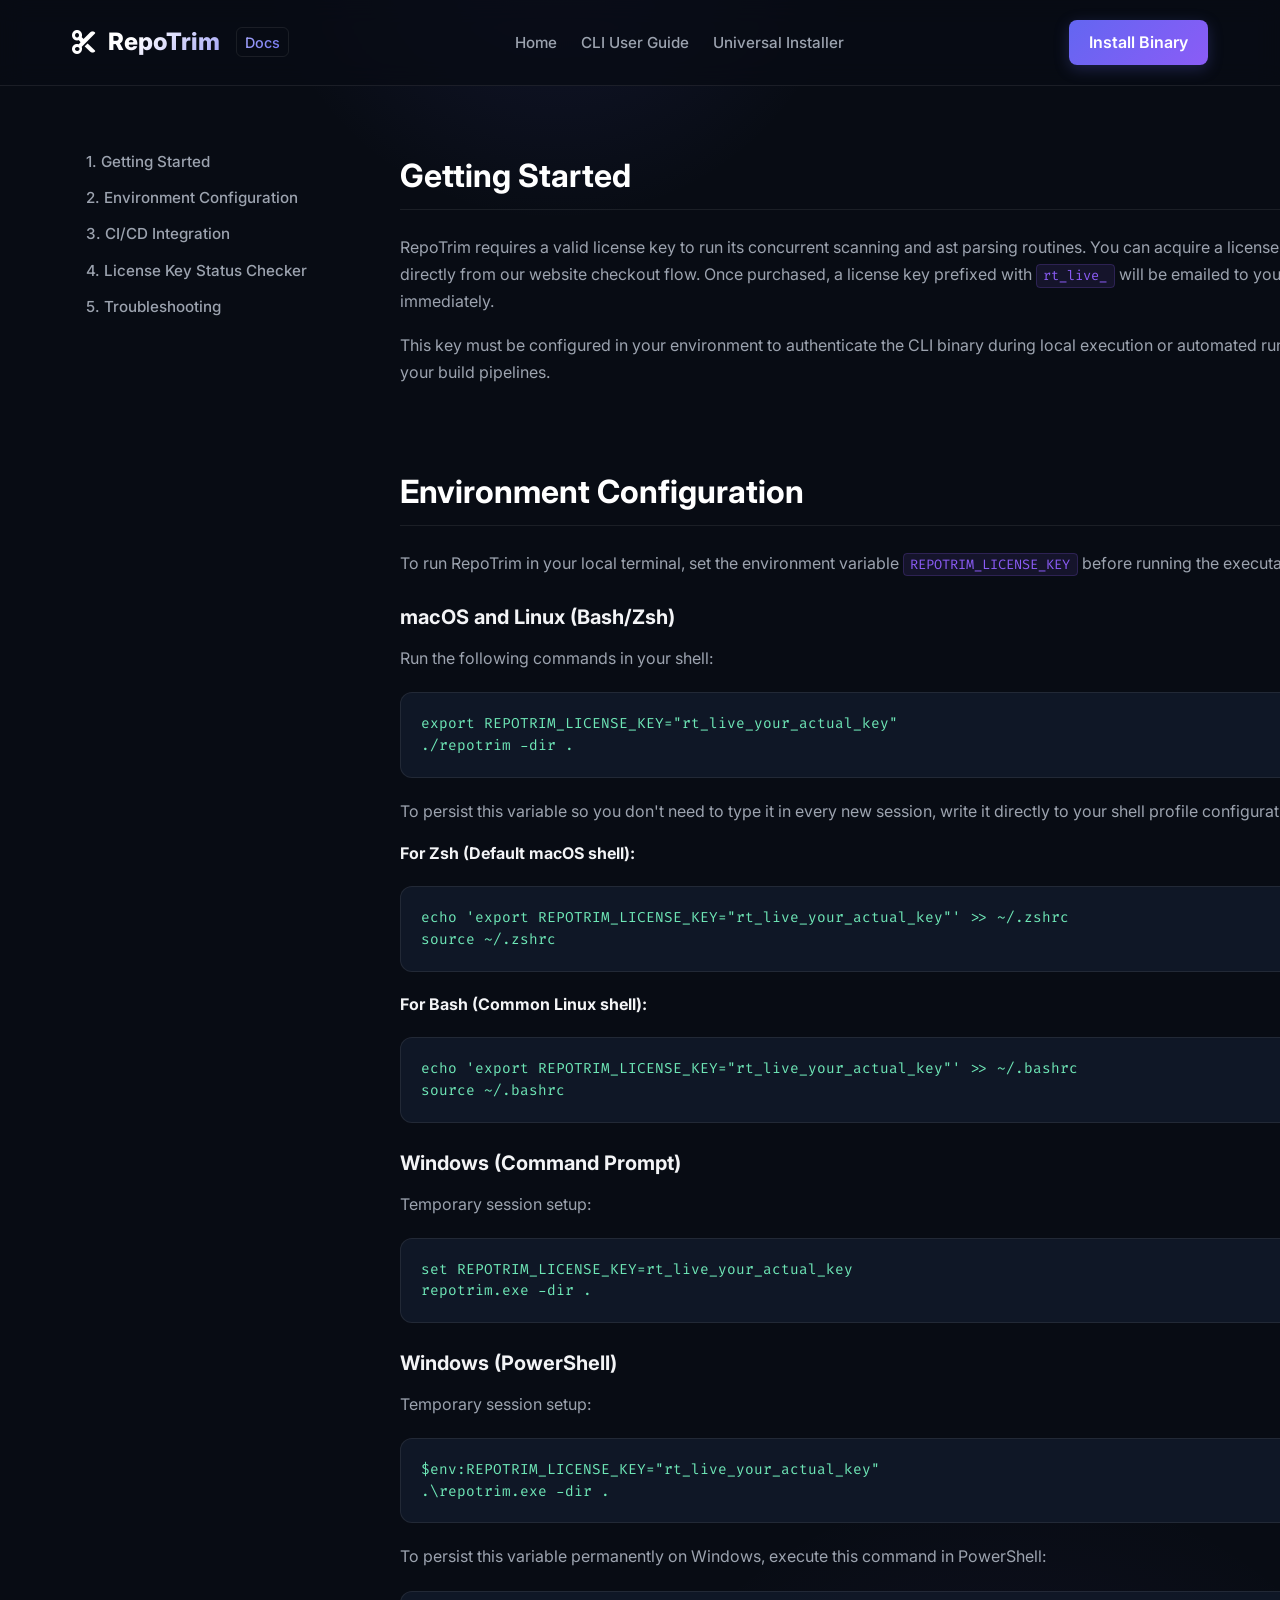
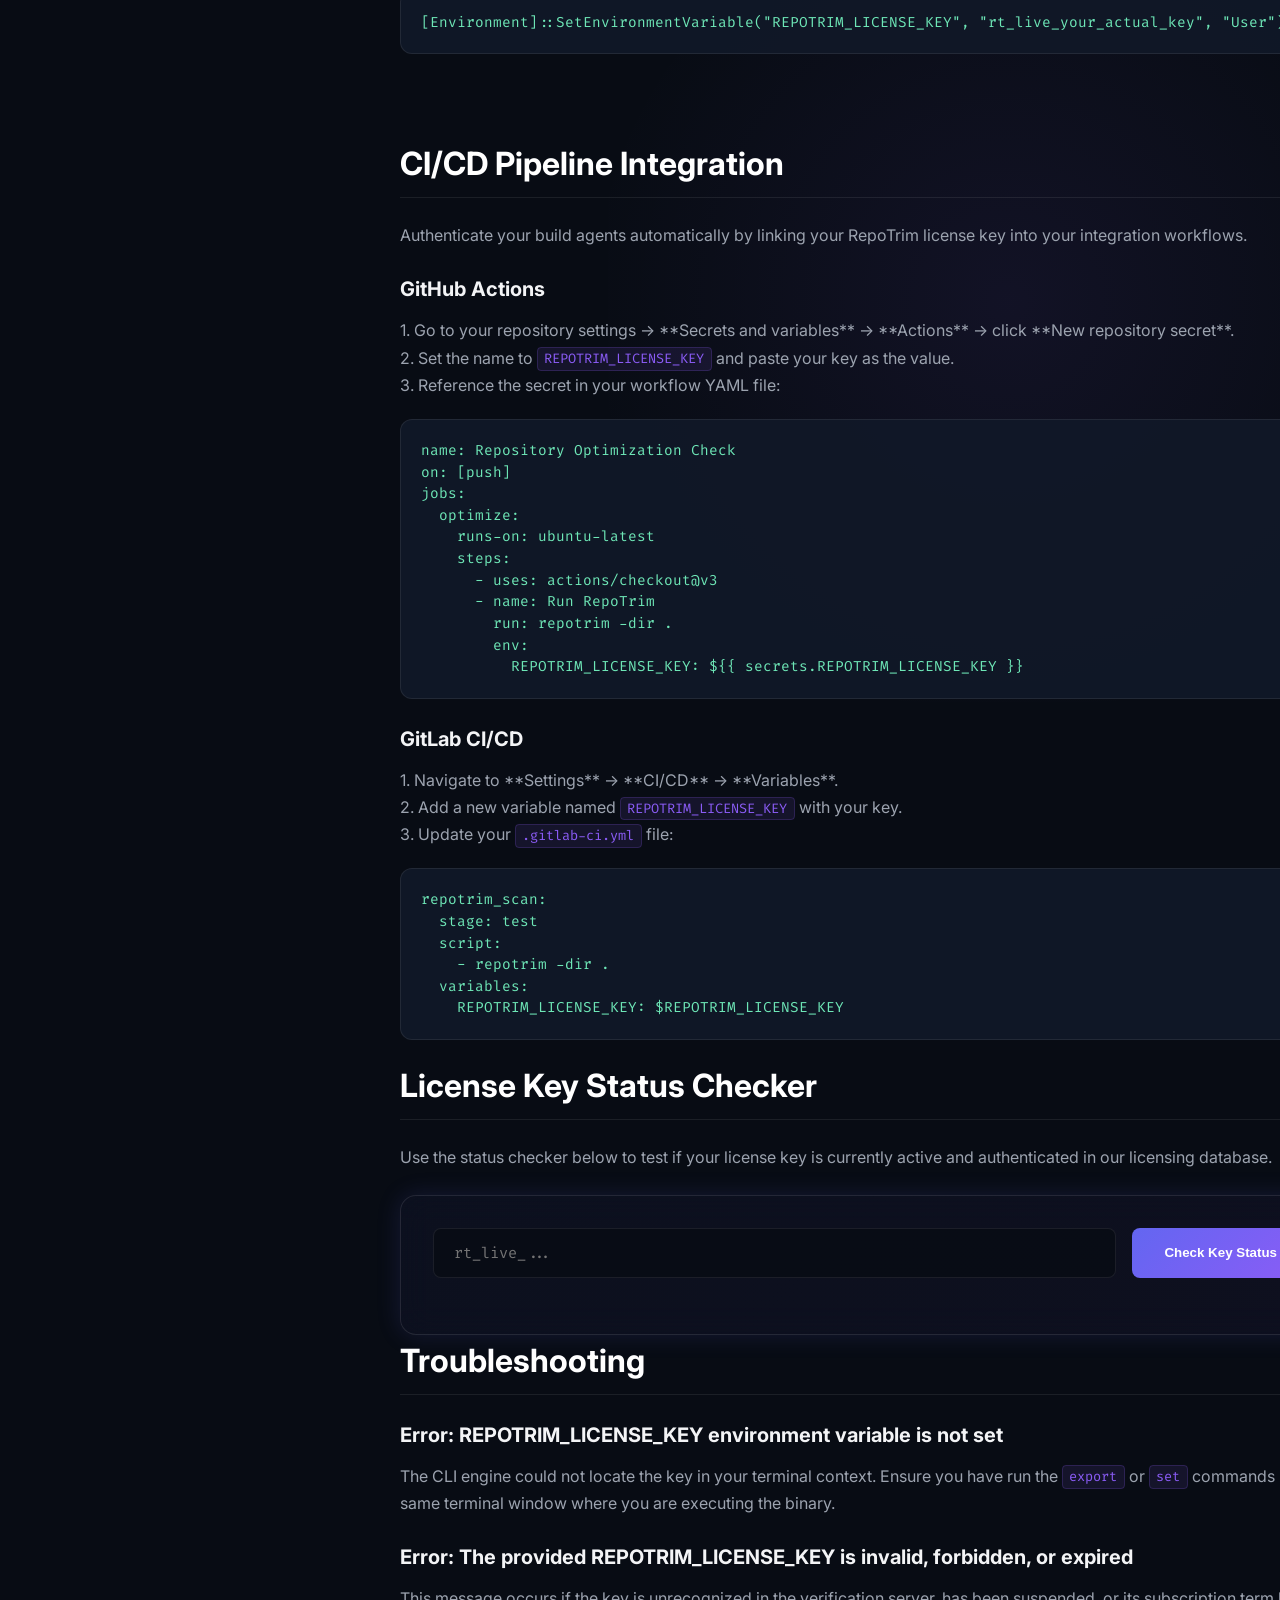
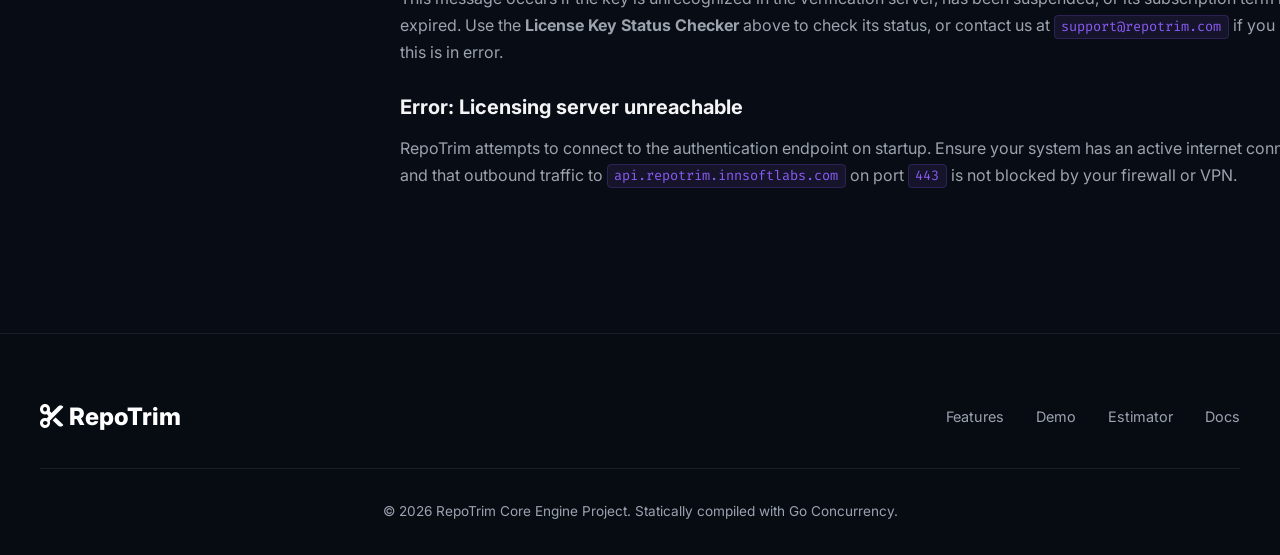
==== commit e96f2f94: "Fix syntax error on scroll event listener and add robust clipboard fallback copy helper" ====
--- a/docs.html
+++ b/docs.html
@@ -519,7 +519,7 @@
       let current = '';
       articles.forEach(article => {
         const articleTop = article.offsetTop;
-        if (pageYOffset >= (articleTop - 120)) {
+        if ((window.scrollY || window.pageYOffset) >= (articleTop - 120)) {
           current = article.getAttribute('id');
         }
       });
@@ -529,23 +529,52 @@
         if (link.getAttribute('href') === '#' + current) {
           link.classList.add('active');
         }
+      });
     });
 
     // Copy to Clipboard Utility
     function copyToClipboard(textId, btnElement) {
       const text = document.getElementById(textId).innerText;
-      navigator.clipboard.writeText(text).then(() => {
+      
+      function updateIcon() {
         const icon = btnElement.querySelector('i');
-        icon.classList.remove('fa-regular', 'fa-copy');
-        icon.classList.add('fa-solid', 'fa-check');
-        icon.style.color = '#10b981';
-        
-        setTimeout(() => {
-          icon.classList.remove('fa-solid', 'fa-check');
-          icon.classList.add('fa-regular', 'fa-copy');
-          icon.style.color = '';
-        }, 2000);
-      });
+        if (icon) {
+          icon.className = 'fa-solid fa-check';
+          icon.style.color = '#10b981';
+          setTimeout(() => {
+            icon.className = 'fa-regular fa-copy';
+            icon.style.color = '';
+          }, 2000);
+        }
+      }
+
+      if (navigator.clipboard && navigator.clipboard.writeText) {
+        navigator.clipboard.writeText(text).then(updateIcon).catch(err => {
+          fallbackCopy(text, updateIcon);
+        });
+      } else {
+        fallbackCopy(text, updateIcon);
+      }
+    }
+
+    function fallbackCopy(text, callback) {
+      const textArea = document.createElement("textarea");
+      textArea.value = text;
+      textArea.style.top = "0";
+      textArea.style.left = "0";
+      textArea.style.position = "fixed";
+      document.body.appendChild(textArea);
+      textArea.focus();
+      textArea.select();
+      try {
+        const successful = document.execCommand('copy');
+        if (successful) {
+          callback();
+        }
+      } catch (err) {
+        console.error('Fallback Copy failed', err);
+      }
+      document.body.removeChild(textArea);
     }
   </script>
 </body>
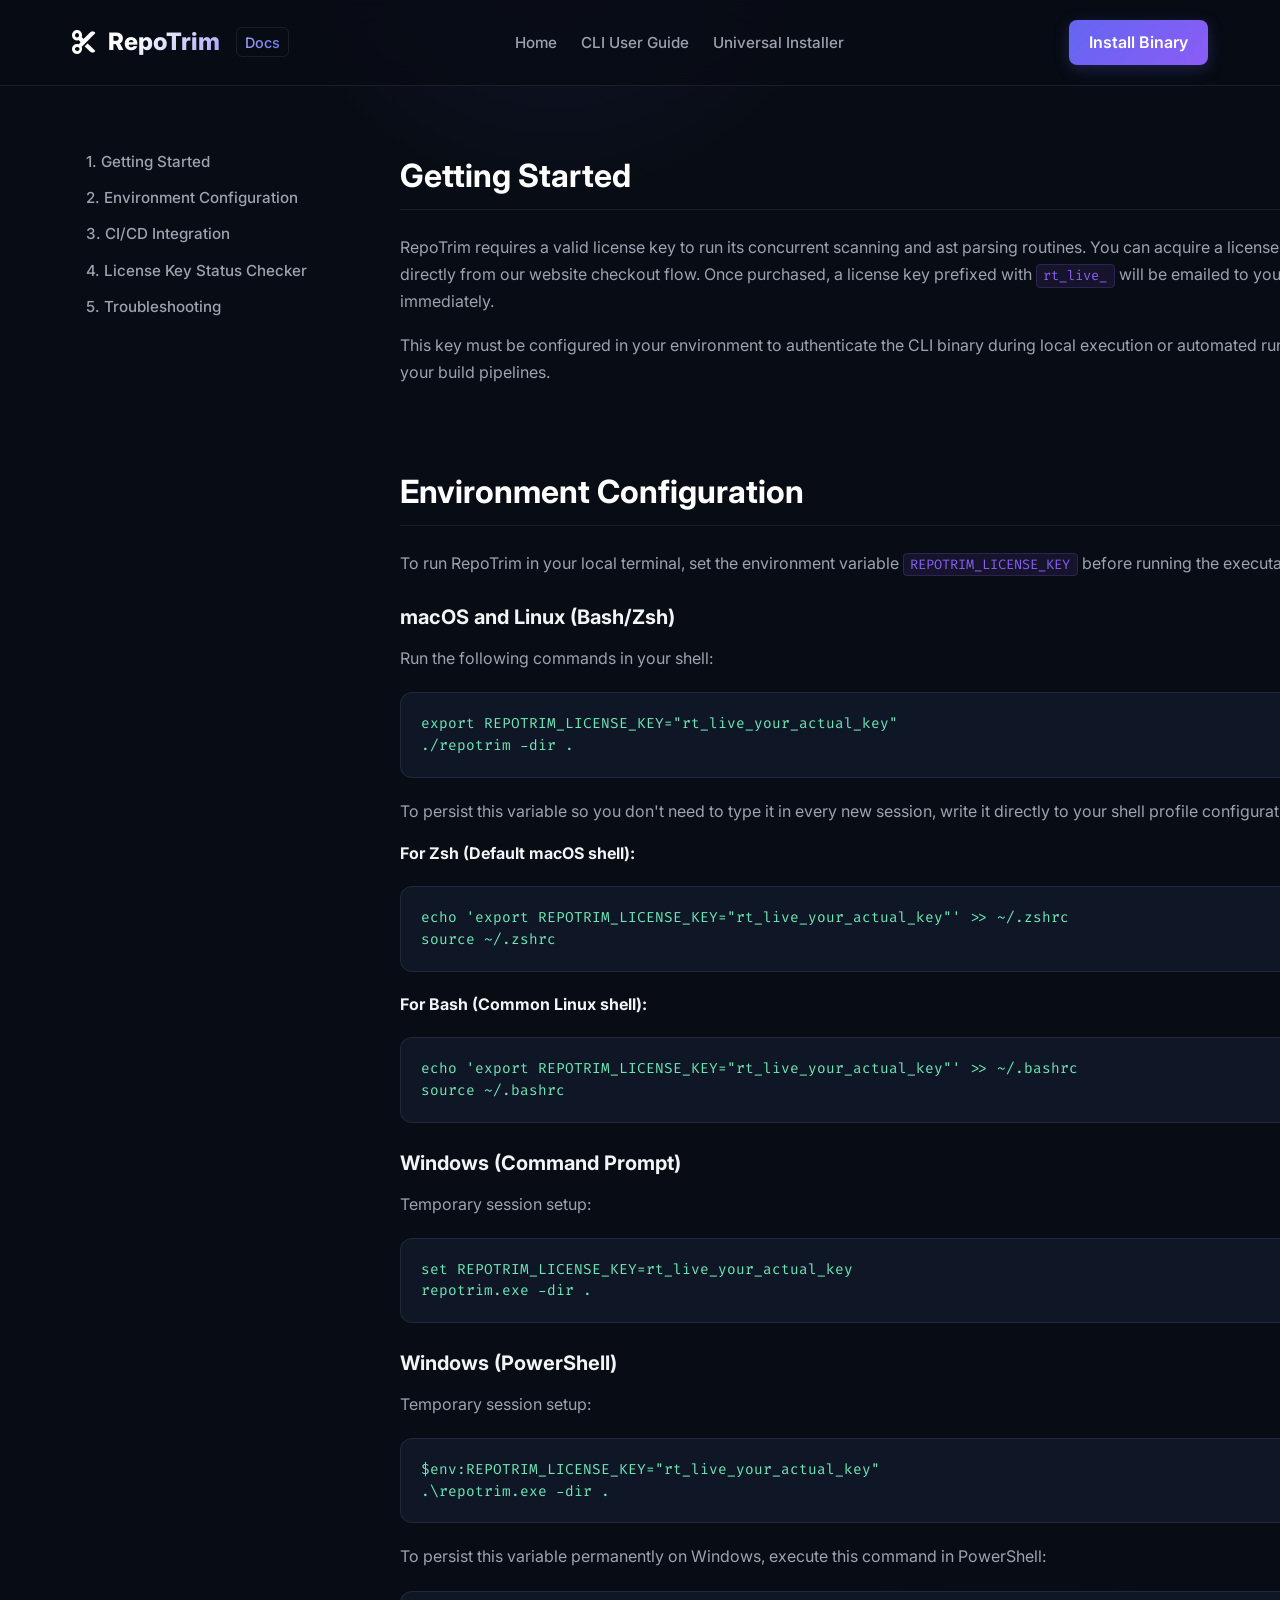
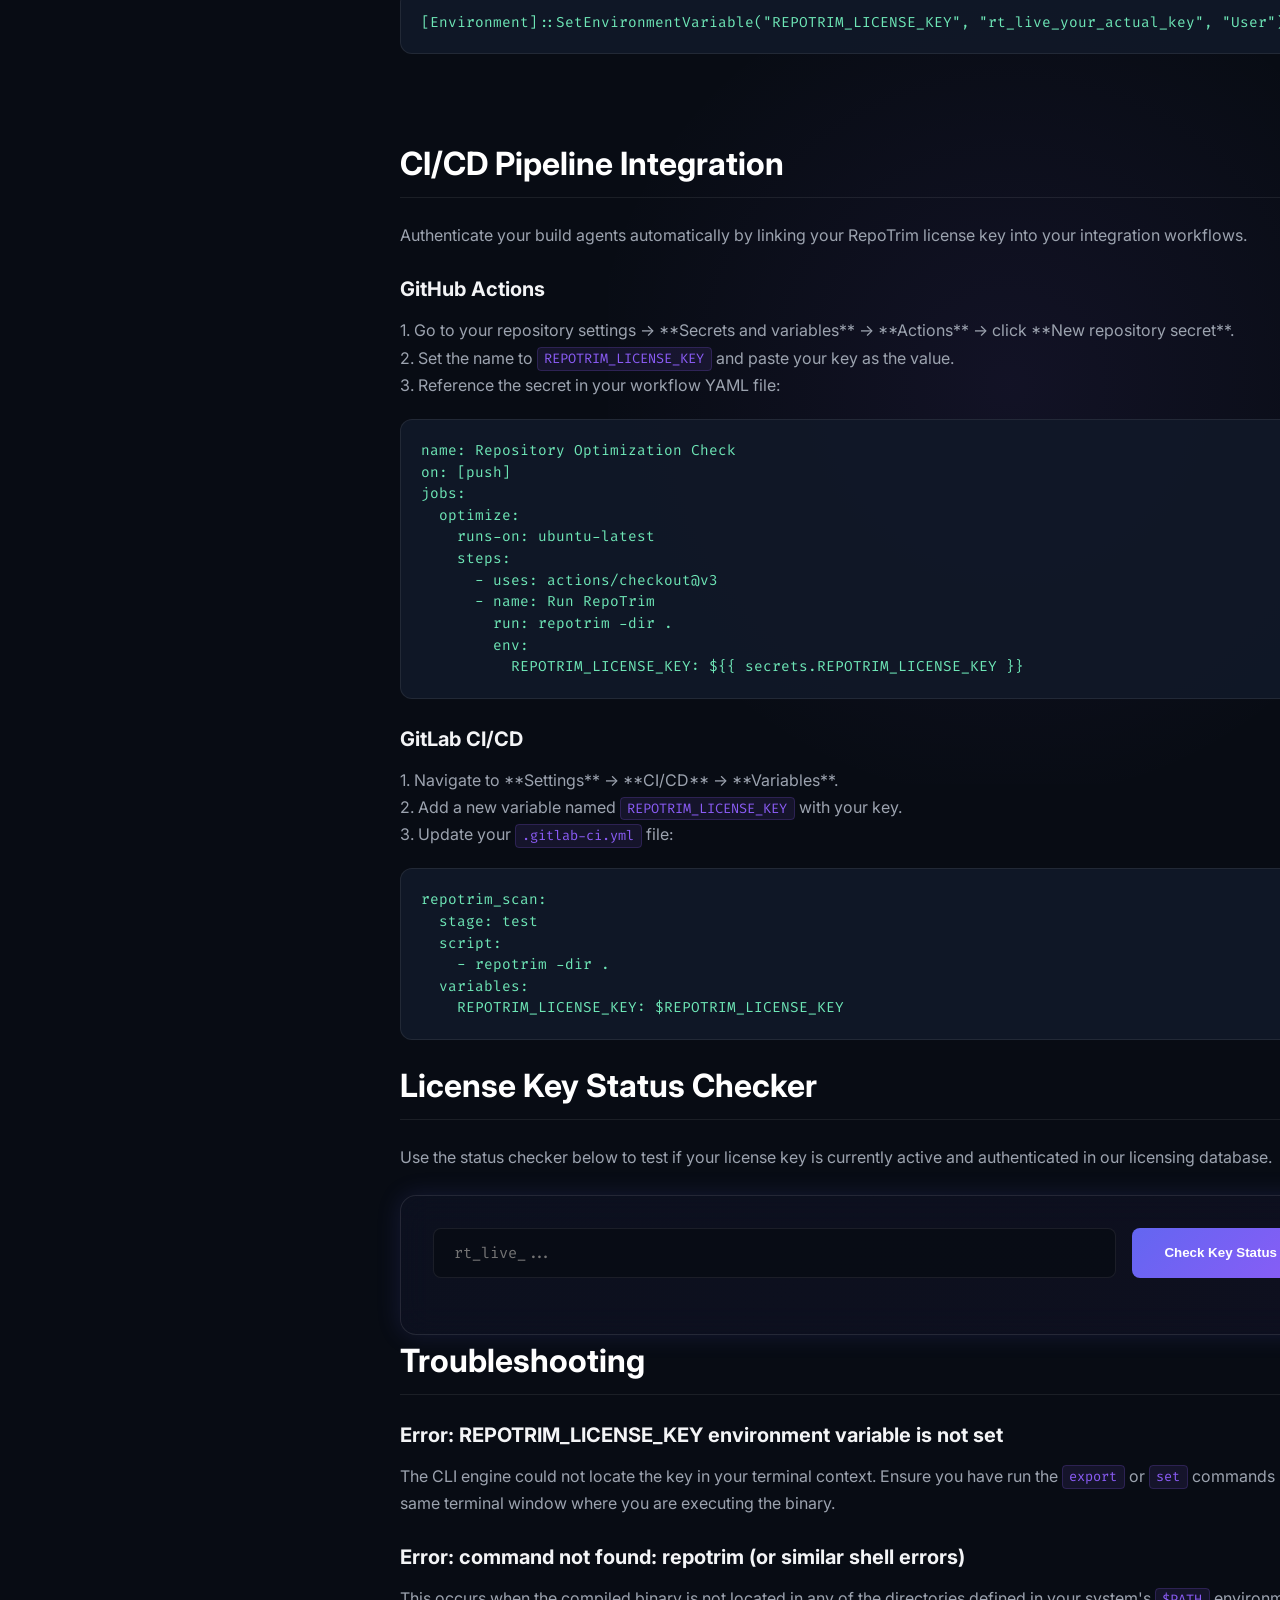
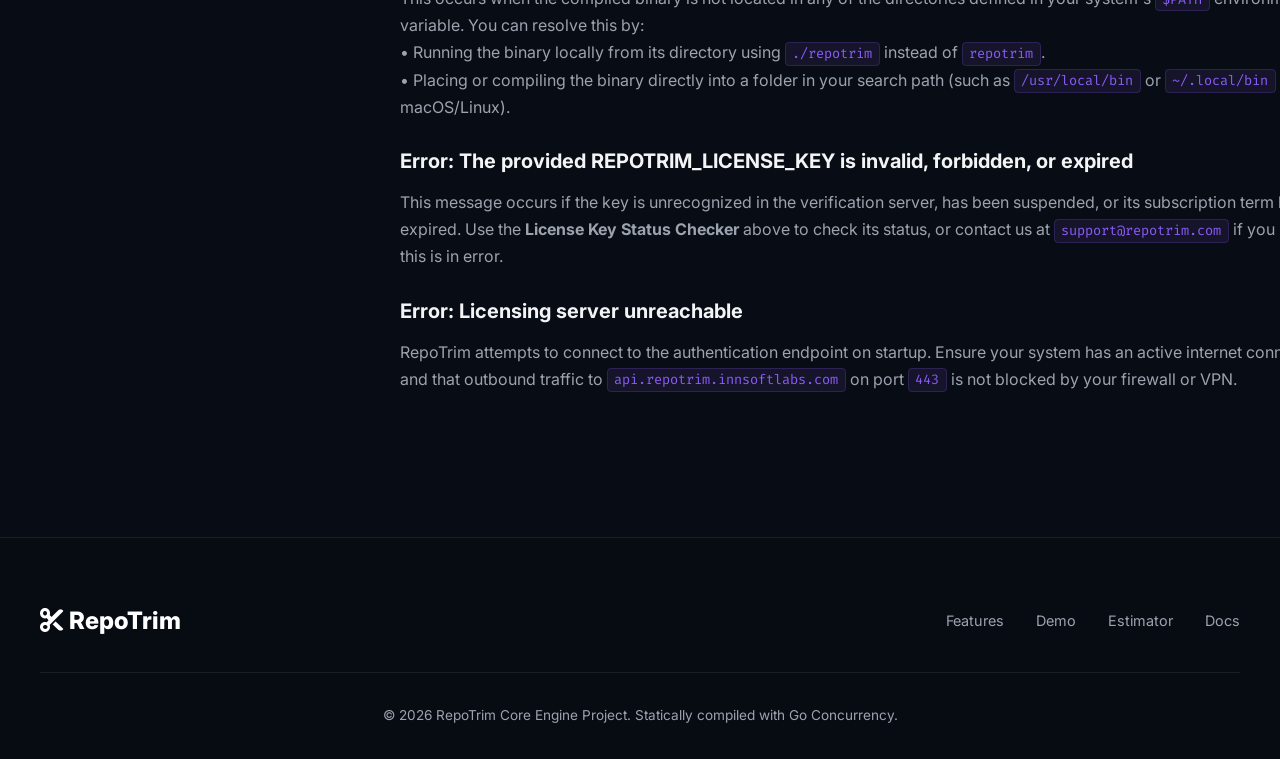
==== commit 44b32fc3: "Update install.sh to be fully functional and add command not found troubleshooting section to README" ====
--- a/docs.html
+++ b/docs.html
@@ -434,6 +434,11 @@
         
         <h3>Error: REPOTRIM_LICENSE_KEY environment variable is not set</h3>
         <p>The CLI engine could not locate the key in your terminal context. Ensure you have run the <code class="inline-code">export</code> or <code class="inline-code">set</code> commands in the same terminal window where you are executing the binary.</p>
+
+        <h3>Error: command not found: repotrim (or similar shell errors)</h3>
+        <p>This occurs when the compiled binary is not located in any of the directories defined in your system's <code class="inline-code">$PATH</code> environment variable. You can resolve this by:
+        <br>• Running the binary locally from its directory using <code class="inline-code">./repotrim</code> instead of <code class="inline-code">repotrim</code>.
+        <br>• Placing or compiling the binary directly into a folder in your search path (such as <code class="inline-code">/usr/local/bin</code> or <code class="inline-code">~/.local/bin</code> on macOS/Linux).</p>
 
         <h3>Error: The provided REPOTRIM_LICENSE_KEY is invalid, forbidden, or expired</h3>
         <p>This message occurs if the key is unrecognized in the verification server, has been suspended, or its subscription term has expired. Use the <strong>License Key Status Checker</strong> above to check its status, or contact us at <code class="inline-code">support@repotrim.com</code> if you believe this is in error.</p>
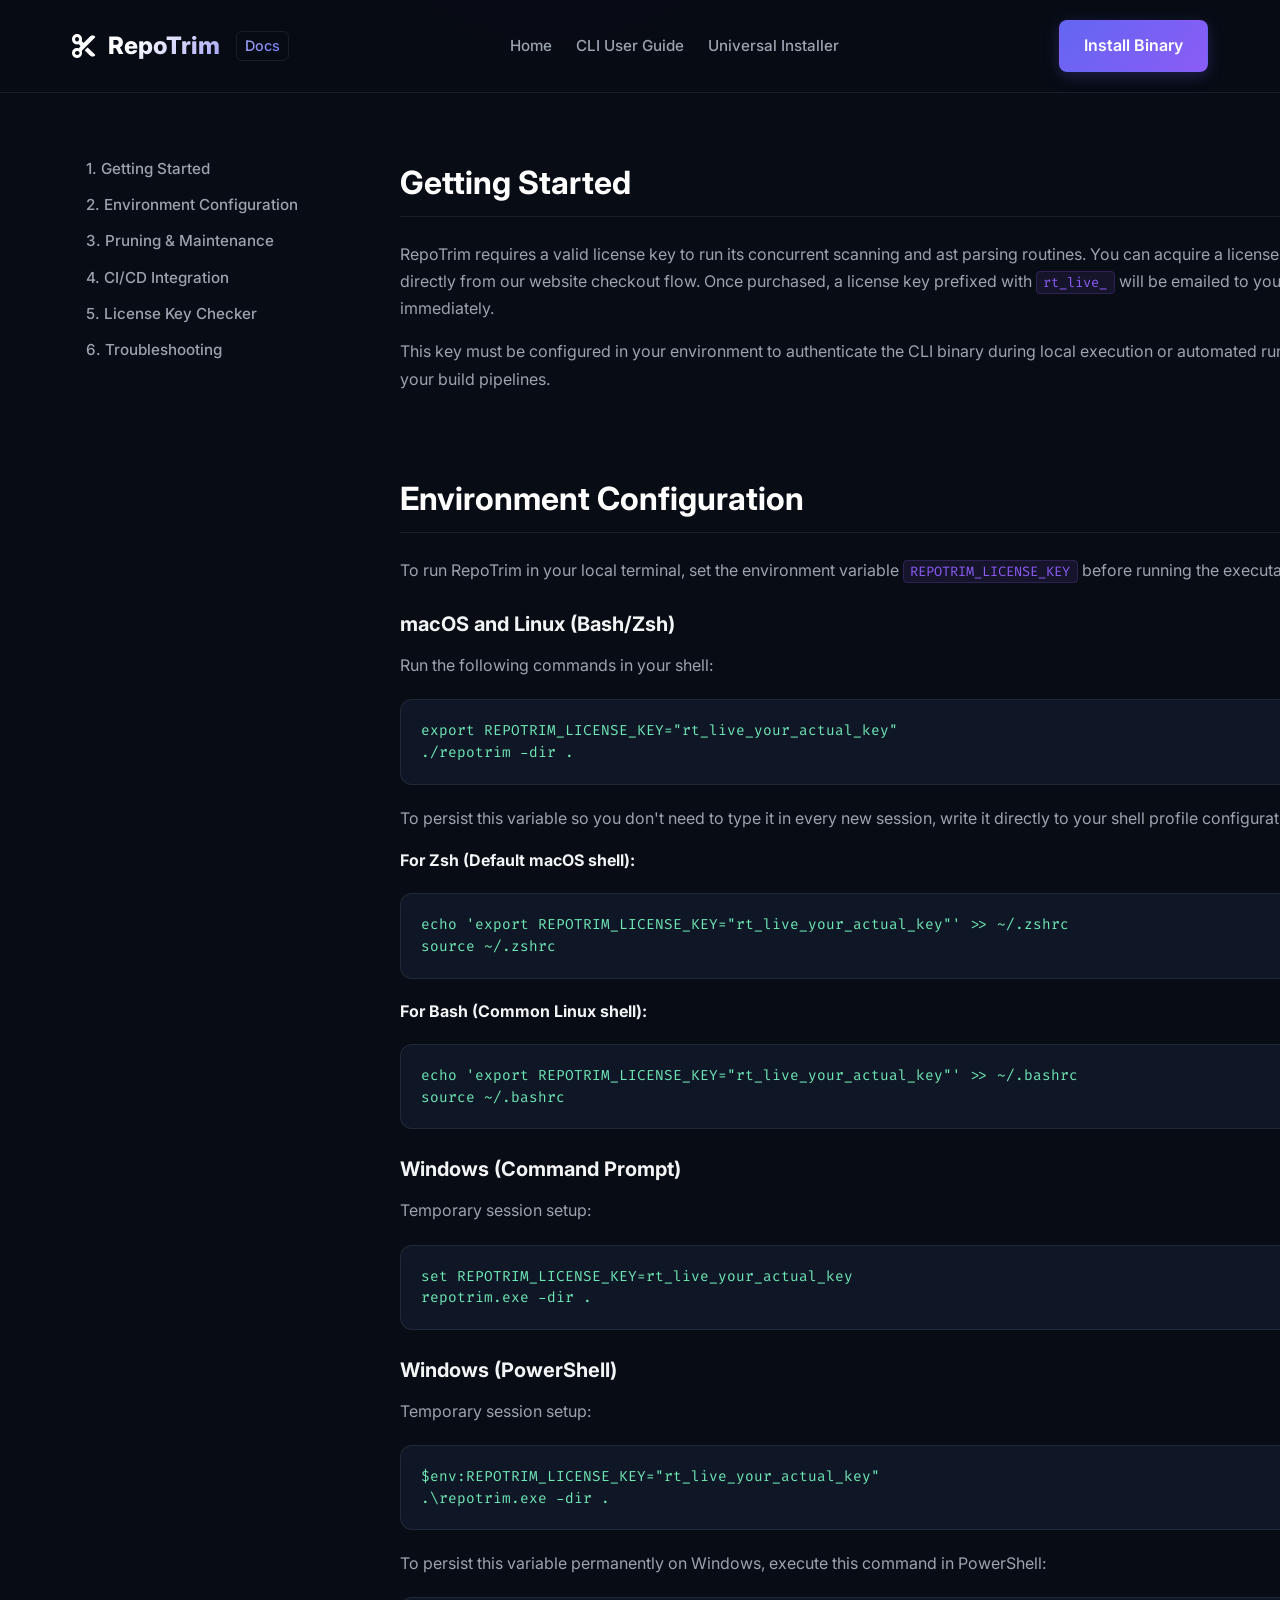
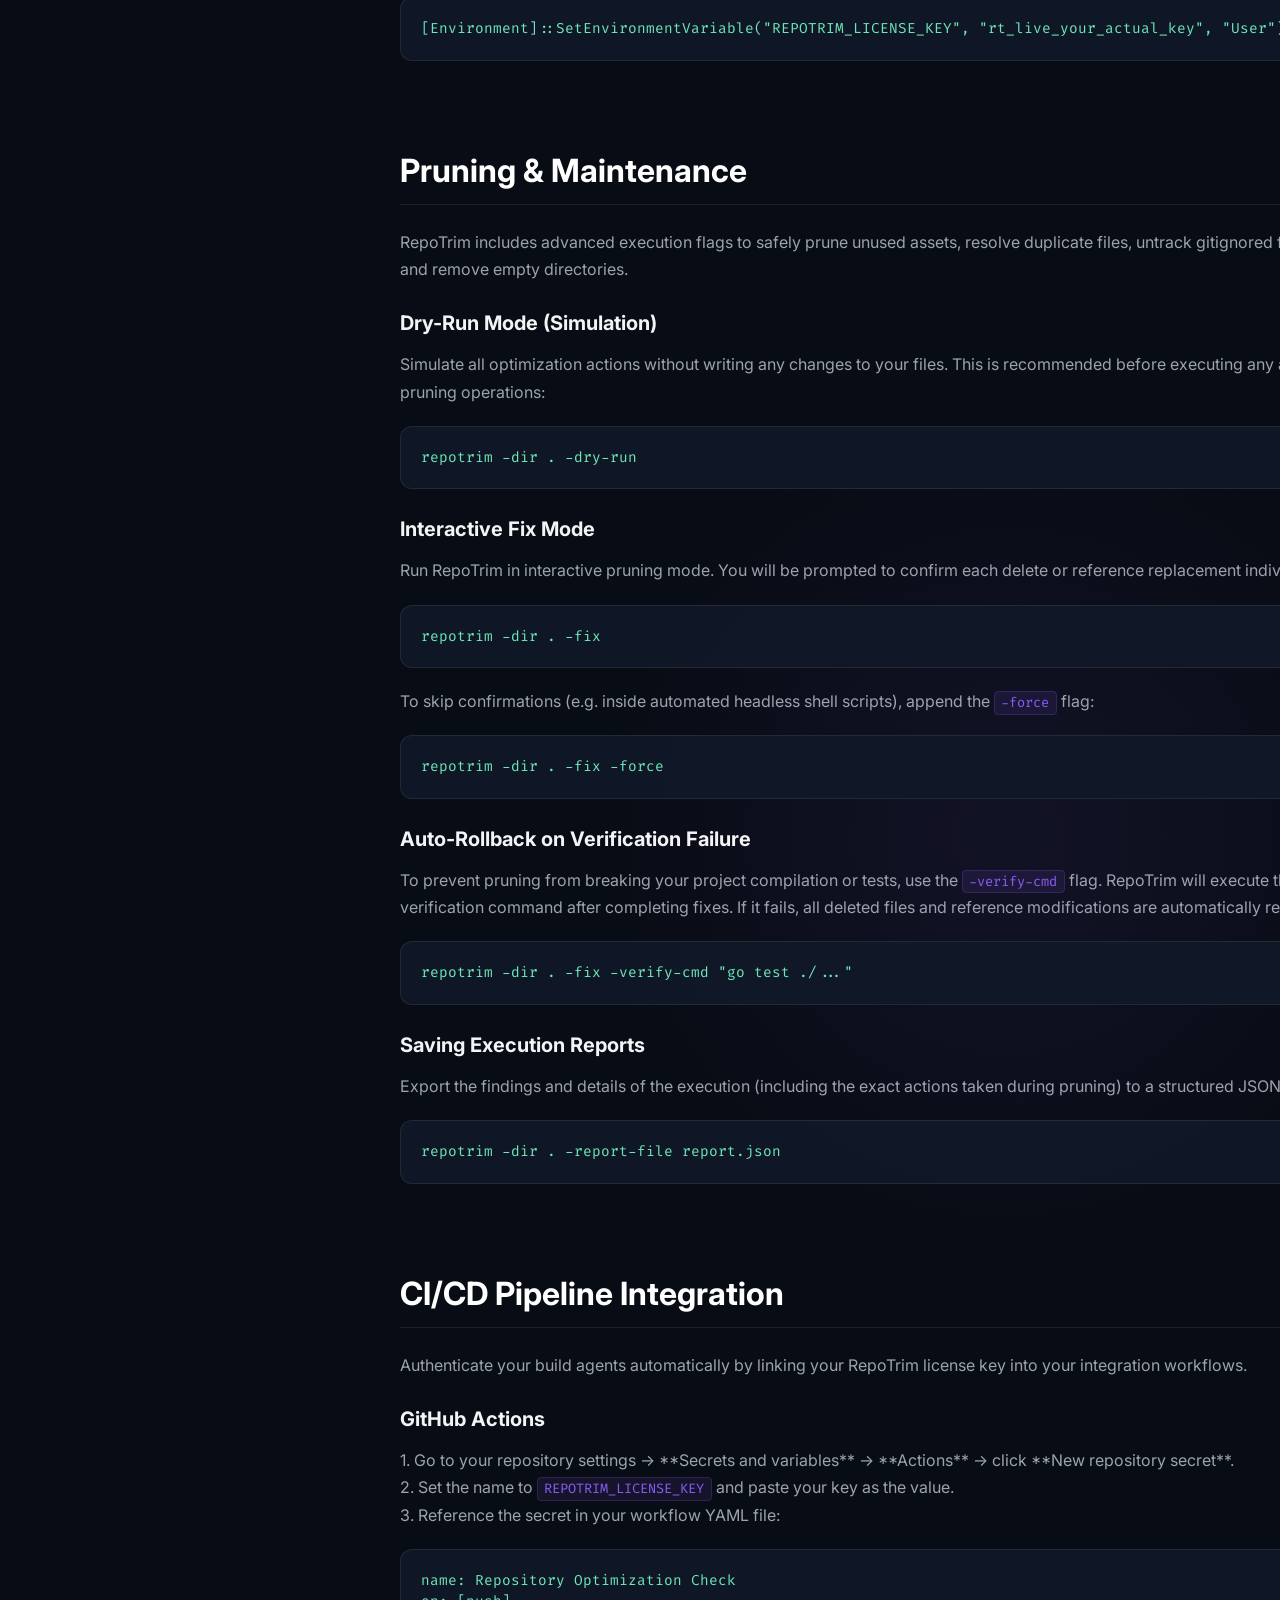
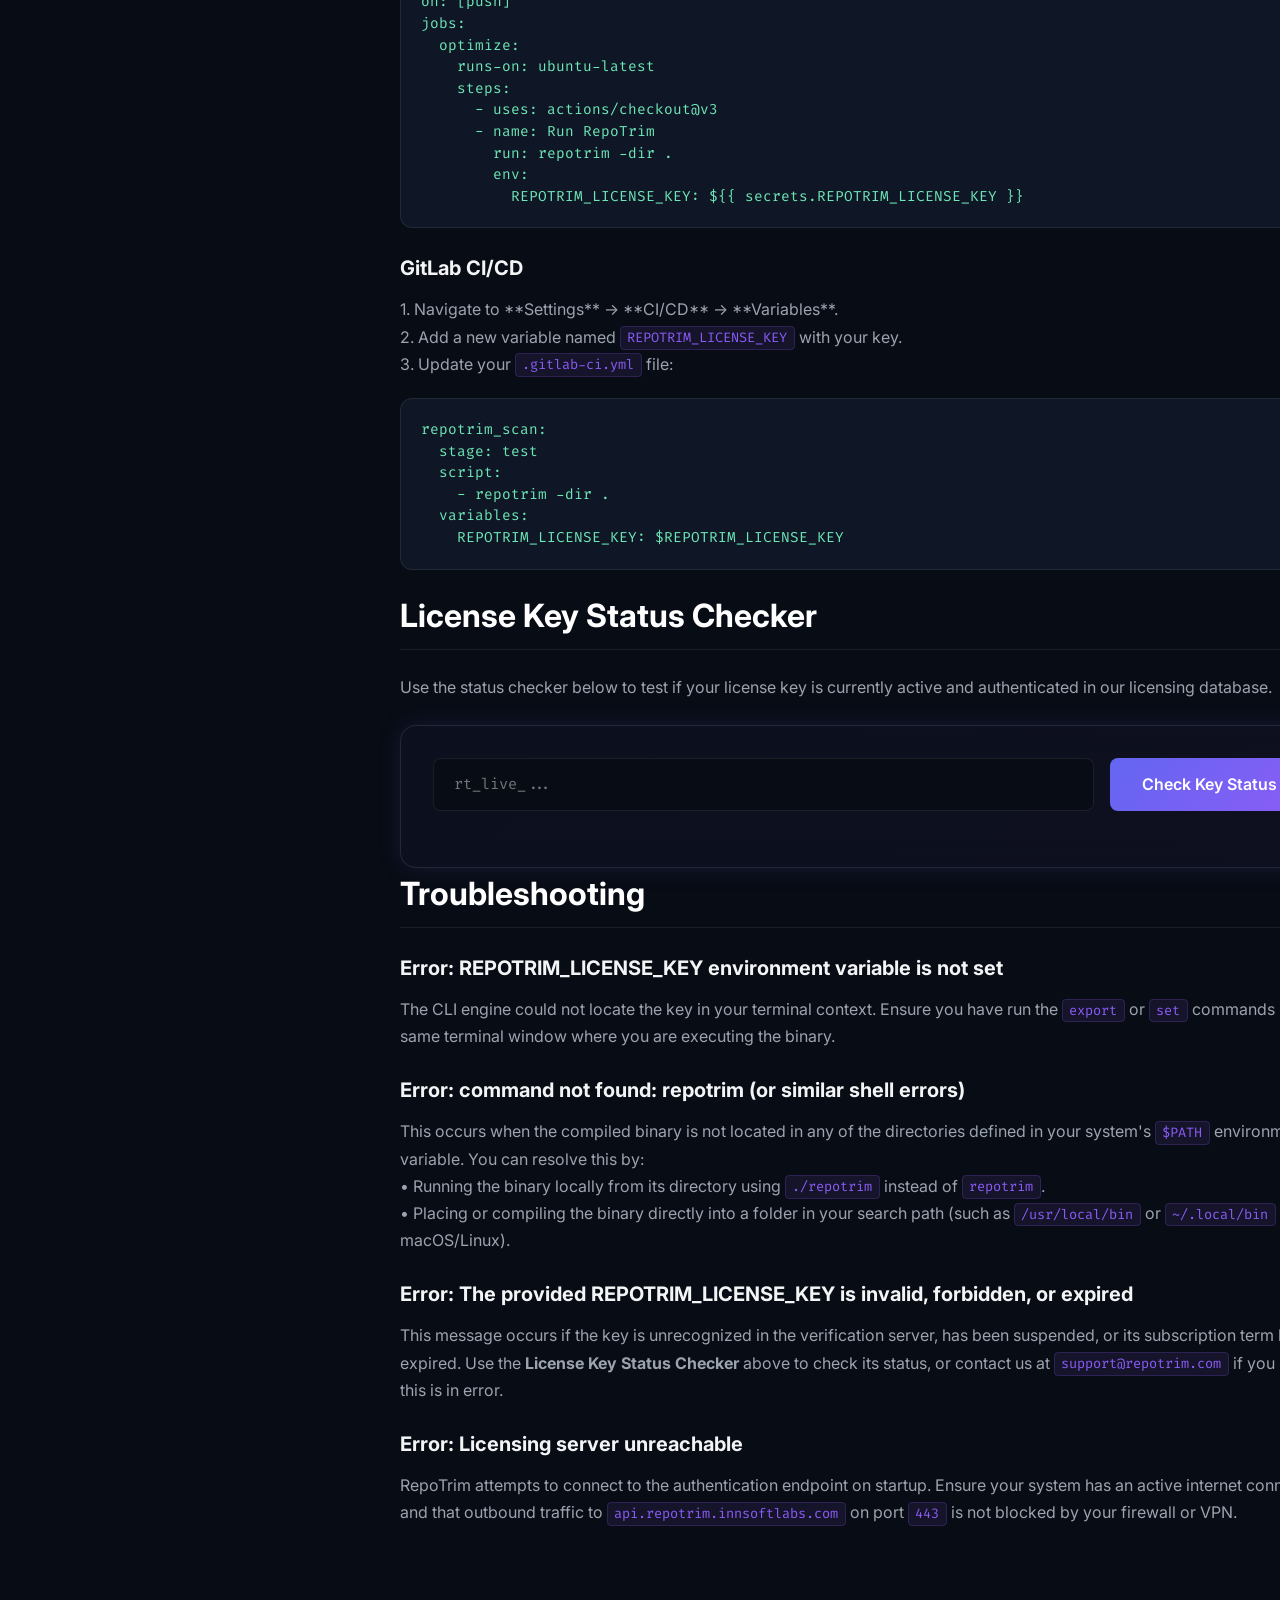
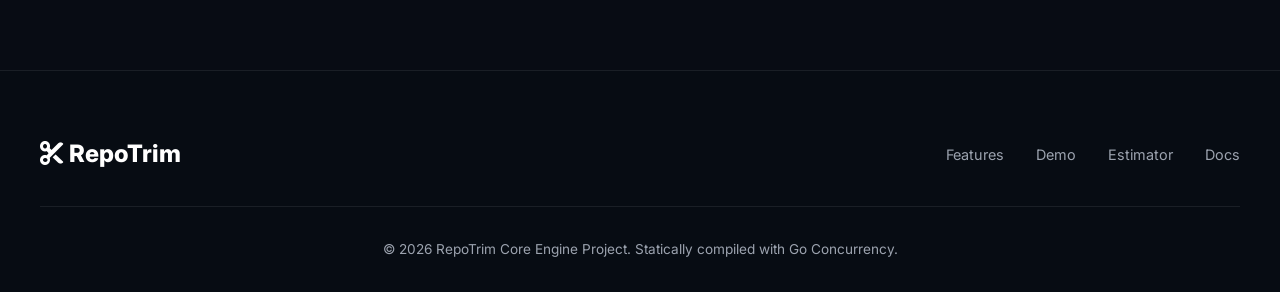
==== commit bb9d74da: "Implement advanced features: auto-pruning, dry-run, LFS/gitignore audits, verification auto-rollback" ====
--- a/docs.html
+++ b/docs.html
@@ -281,9 +281,10 @@
       <ul class="docs-nav">
         <li><a href="#setup" class="active">1. Getting Started</a></li>
         <li><a href="#variables">2. Environment Configuration</a></li>
-        <li><a href="#cicd">3. CI/CD Integration</a></li>
-        <li><a href="#checker">4. License Key Status Checker</a></li>
-        <li><a href="#troubleshooting">5. Troubleshooting</a></li>
+        <li><a href="#pruning">3. Pruning & Maintenance</a></li>
+        <li><a href="#cicd">4. CI/CD Integration</a></li>
+        <li><a href="#checker">5. License Key Checker</a></li>
+        <li><a href="#troubleshooting">6. Troubleshooting</a></li>
       </ul>
     </aside>
 
@@ -361,7 +362,56 @@
         </div>
       </article>
 
-      <!-- Article 3: CI/CD Integration -->
+      <!-- Article 3: Pruning & Maintenance -->
+      <article class="docs-article" id="pruning">
+        <h2>Pruning & Maintenance</h2>
+        <p>RepoTrim includes advanced execution flags to safely prune unused assets, resolve duplicate files, untrack gitignored files, and remove empty directories.</p>
+        
+        <h3>Dry-Run Mode (Simulation)</h3>
+        <p>Simulate all optimization actions without writing any changes to your files. This is recommended before executing any active pruning operations:</p>
+        <div class="code-container">
+          <pre class="code-block" id="codeDryRun">repotrim -dir . -dry-run</pre>
+          <button class="copy-btn" onclick="copyToClipboard('codeDryRun', this)">
+            <i class="fa-regular fa-copy"></i>
+          </button>
+        </div>
+
+        <h3>Interactive Fix Mode</h3>
+        <p>Run RepoTrim in interactive pruning mode. You will be prompted to confirm each delete or reference replacement individually:</p>
+        <div class="code-container">
+          <pre class="code-block" id="codeFix">repotrim -dir . -fix</pre>
+          <button class="copy-btn" onclick="copyToClipboard('codeFix', this)">
+            <i class="fa-regular fa-copy"></i>
+          </button>
+        </div>
+        <p>To skip confirmations (e.g. inside automated headless shell scripts), append the <code class="inline-code">-force</code> flag:</p>
+        <div class="code-container">
+          <pre class="code-block" id="codeForce">repotrim -dir . -fix -force</pre>
+          <button class="copy-btn" onclick="copyToClipboard('codeForce', this)">
+            <i class="fa-regular fa-copy"></i>
+          </button>
+        </div>
+
+        <h3>Auto-Rollback on Verification Failure</h3>
+        <p>To prevent pruning from breaking your project compilation or tests, use the <code class="inline-code">-verify-cmd</code> flag. RepoTrim will execute the verification command after completing fixes. If it fails, all deleted files and reference modifications are automatically restored:</p>
+        <div class="code-container">
+          <pre class="code-block" id="codeVerify">repotrim -dir . -fix -verify-cmd "go test ./..."</pre>
+          <button class="copy-btn" onclick="copyToClipboard('codeVerify', this)">
+            <i class="fa-regular fa-copy"></i>
+          </button>
+        </div>
+
+        <h3>Saving Execution Reports</h3>
+        <p>Export the findings and details of the execution (including the exact actions taken during pruning) to a structured JSON file:</p>
+        <div class="code-container">
+          <pre class="code-block" id="codeReportFile">repotrim -dir . -report-file report.json</pre>
+          <button class="copy-btn" onclick="copyToClipboard('codeReportFile', this)">
+            <i class="fa-regular fa-copy"></i>
+          </button>
+        </div>
+      </article>
+
+      <!-- Article 4: CI/CD Integration -->
       <article class="docs-article" id="cicd">
         <h2>CI/CD Pipeline Integration</h2>
         <p>Authenticate your build agents automatically by linking your RepoTrim license key into your integration workflows.</p>
--- a/style.css
+++ b/style.css
@@ -123,17 +123,30 @@
   color: var(--text-primary);
 }
 
+button {
+  font-family: inherit;
+  font-size: inherit;
+  line-height: inherit;
+  color: inherit;
+}
+
 .cta-button {
+  display: inline-flex;
+  align-items: center;
+  justify-content: center;
+  gap: 0.5rem;
   background: linear-gradient(135deg, var(--primary-accent) 0%, var(--secondary-accent) 100%);
   color: #fff !important;
-  padding: 0.6rem 1.25rem;
+  padding: 0.75rem 1.5rem;
   border-radius: 8px;
   font-weight: 600;
-  border: none;
+  border: 1px solid transparent;
   cursor: pointer;
   box-shadow: 0 4px 15px rgba(99, 102, 241, 0.25);
   transition: all 0.3s ease;
   white-space: nowrap;
+  text-decoration: none;
+  box-sizing: border-box;
 }
 
 .cta-button:hover {
@@ -159,7 +172,7 @@
     font-size: 0.8rem;
     padding: 0.1rem 0.4rem;
   }
-  .cta-button {
+  .cta-button, .secondary-button {
     padding: 0.5rem 1rem;
     font-size: 0.85rem;
   }
@@ -214,6 +227,10 @@
 }
 
 .secondary-button {
+  display: inline-flex;
+  align-items: center;
+  justify-content: center;
+  gap: 0.5rem;
   background: var(--panel-bg);
   border: 1px solid var(--panel-border);
   color: var(--text-primary);
@@ -221,12 +238,16 @@
   border-radius: 8px;
   font-weight: 600;
   cursor: pointer;
-  transition: all 0.2s ease;
+  transition: all 0.3s ease;
+  white-space: nowrap;
+  text-decoration: none;
+  box-sizing: border-box;
 }
 
 .secondary-button:hover {
   background: rgba(255, 255, 255, 0.05);
   border-color: rgba(255, 255, 255, 0.15);
+  transform: translateY(-2px);
 }
 
 /* Glassmorphism Panel Container */
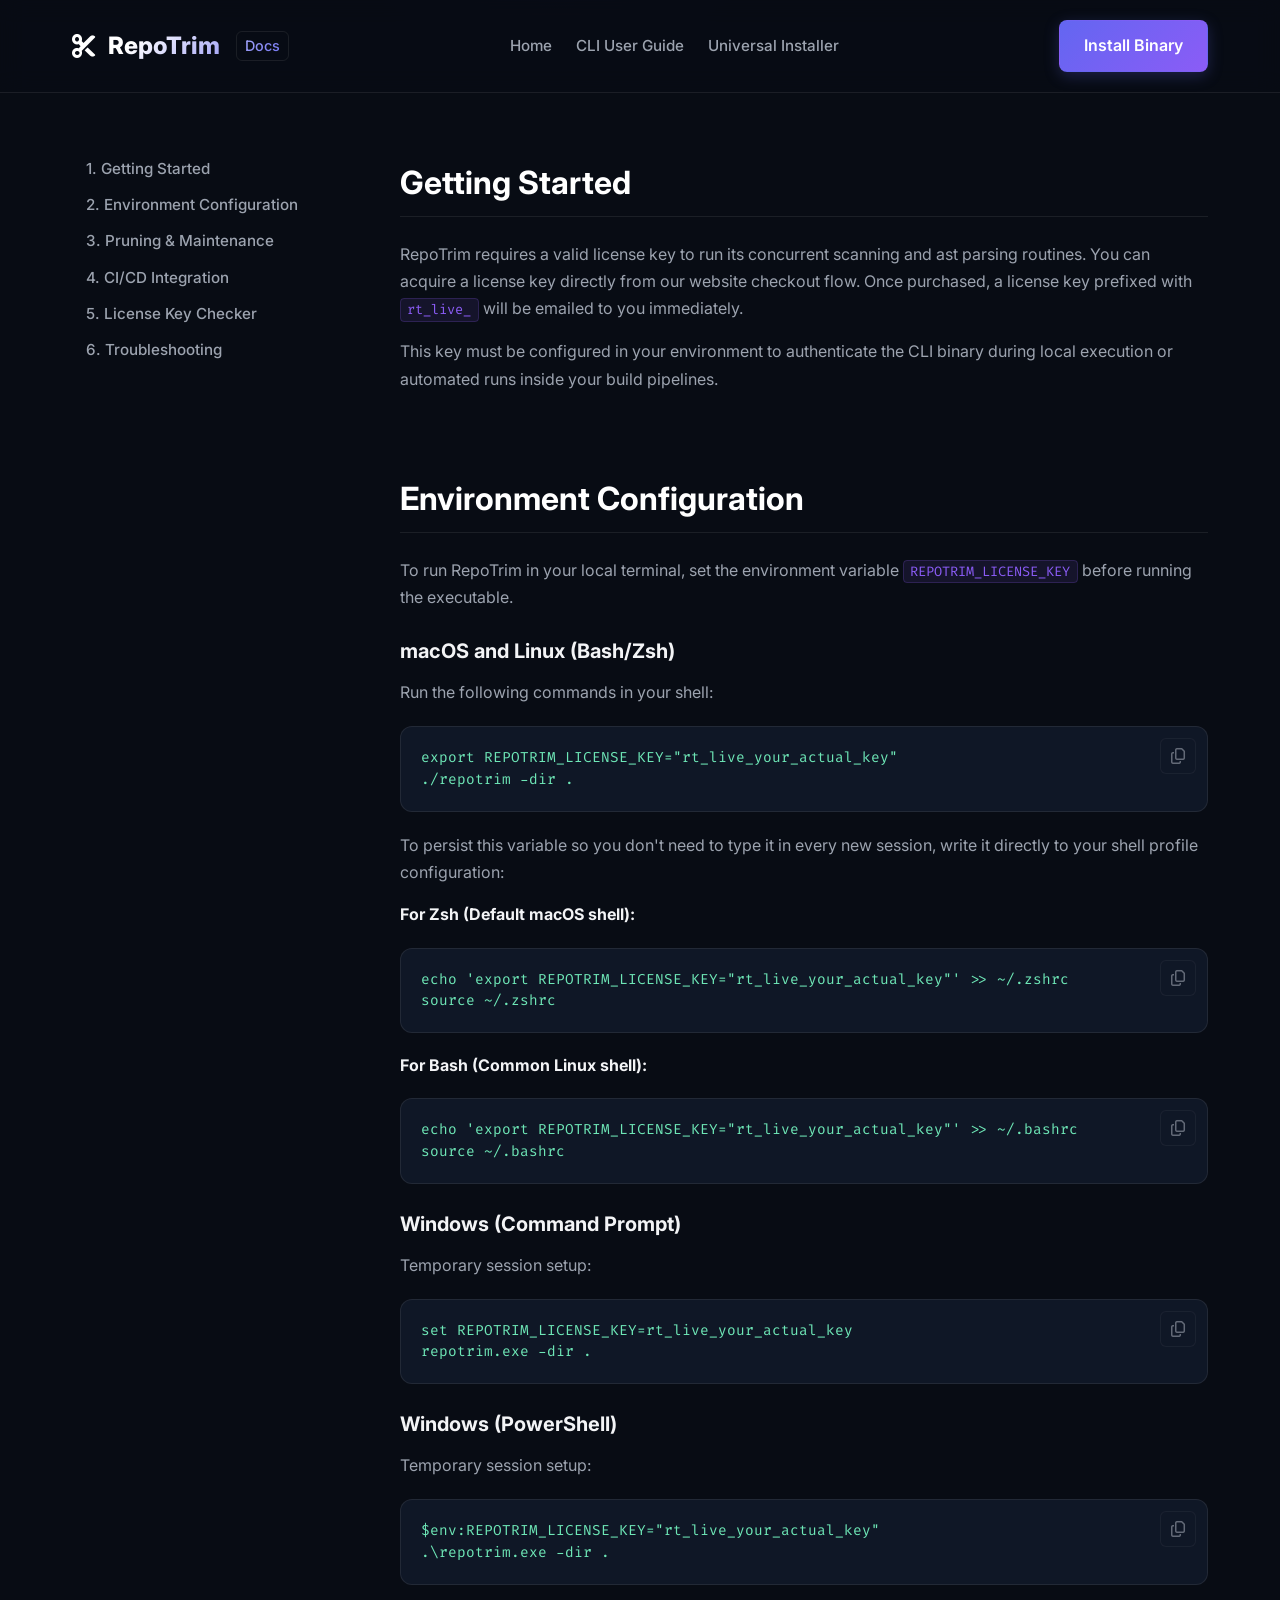
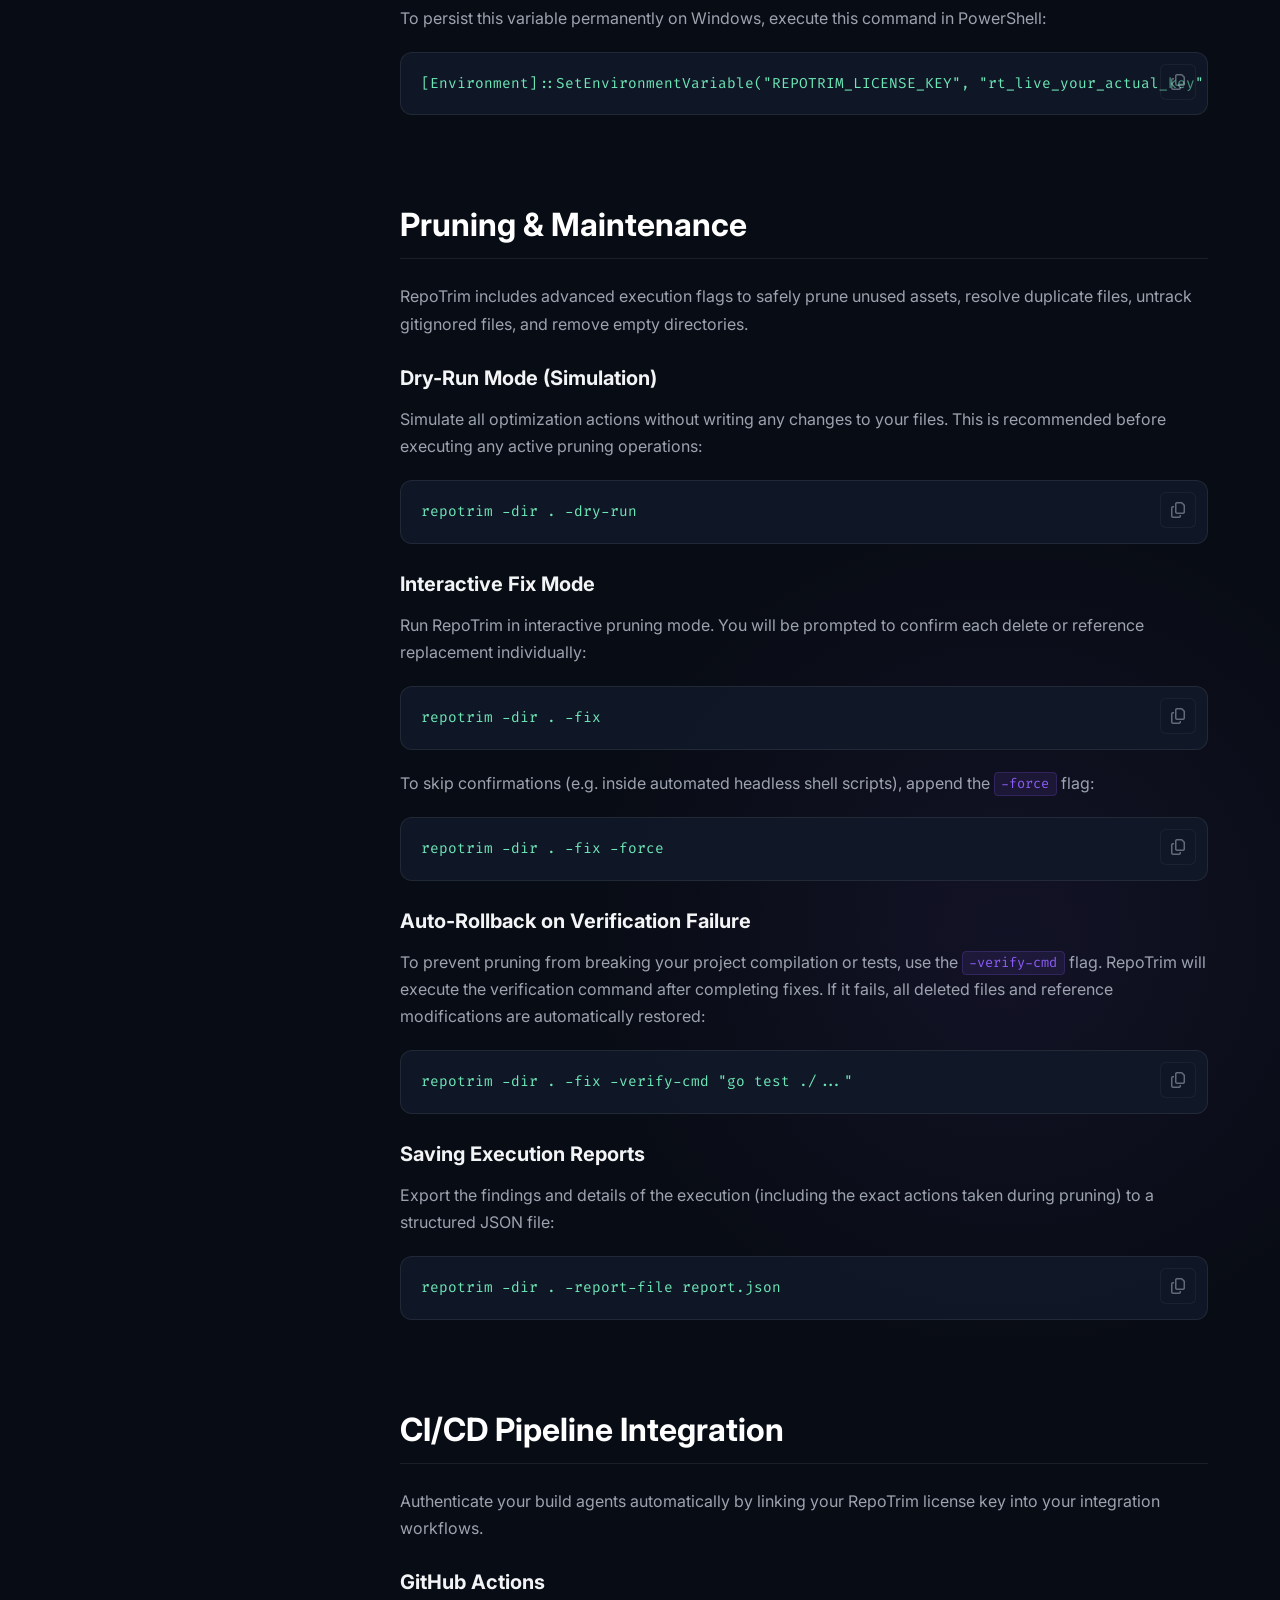
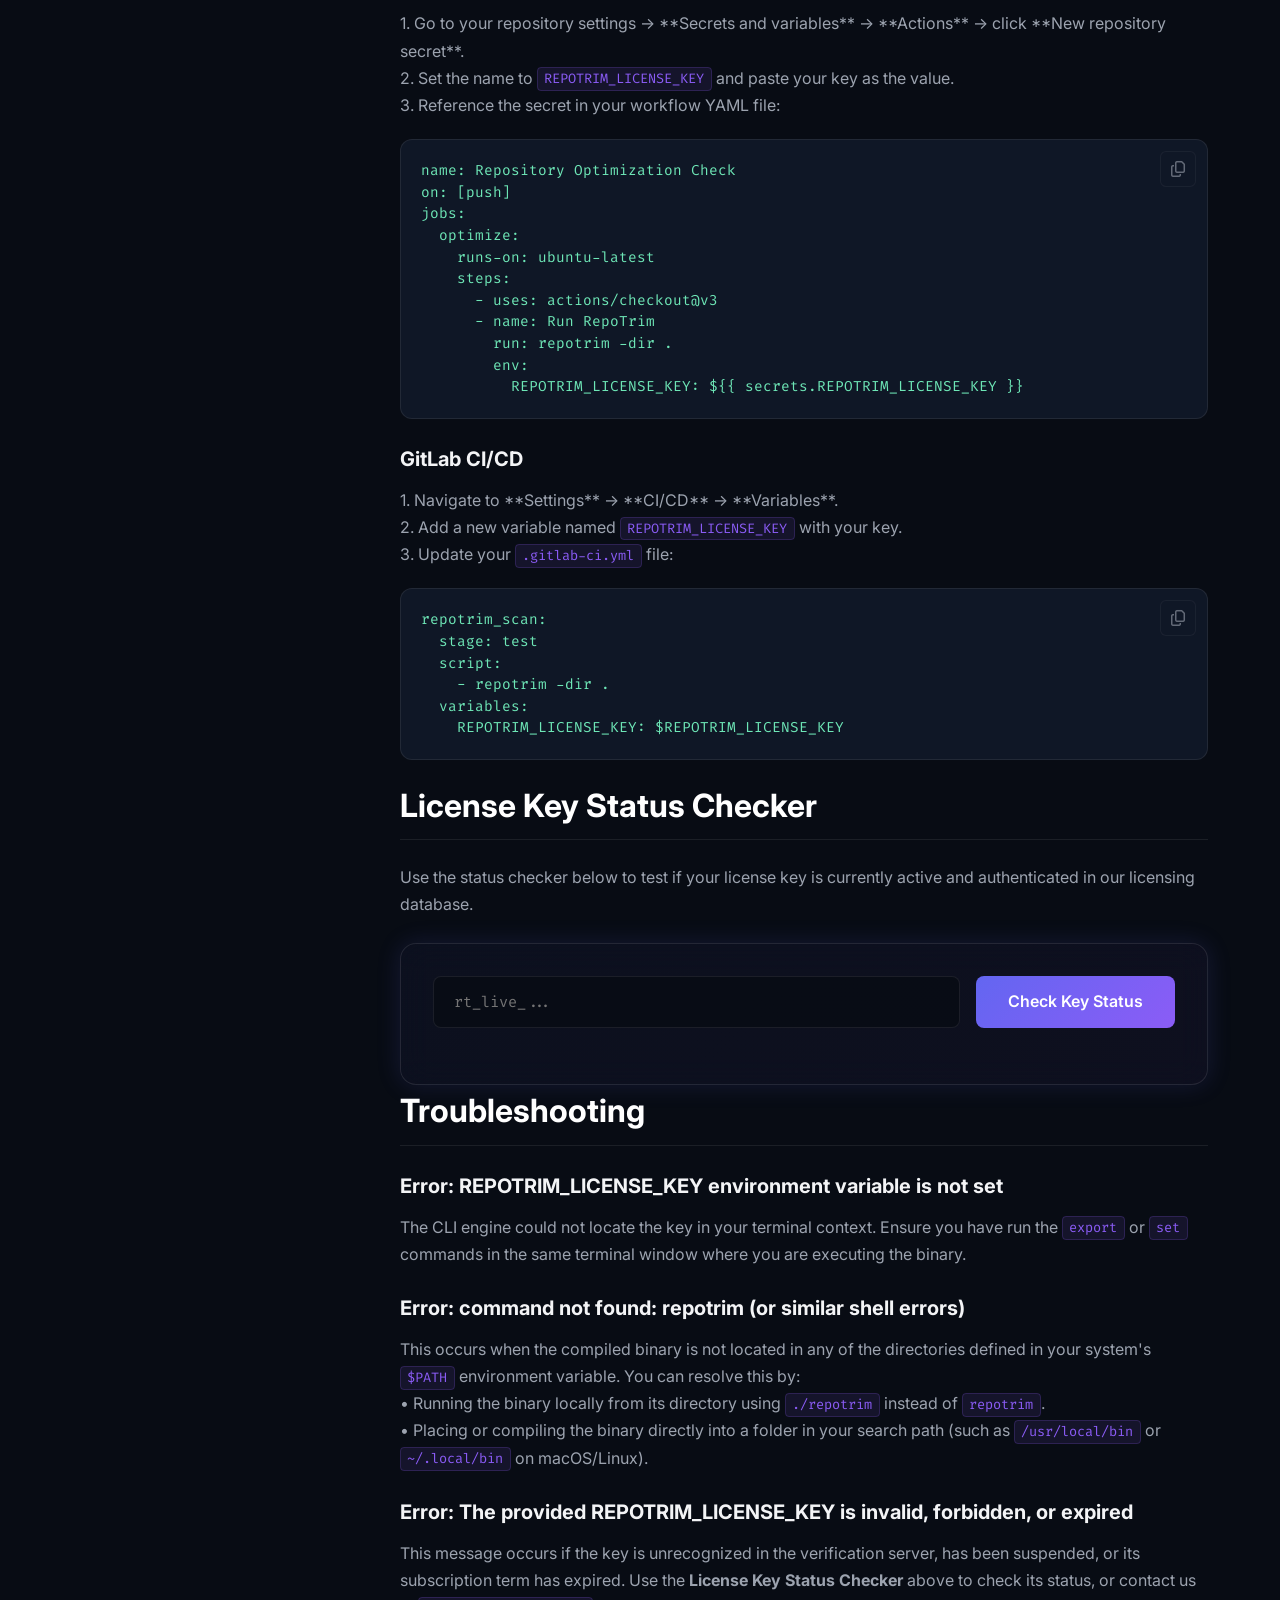
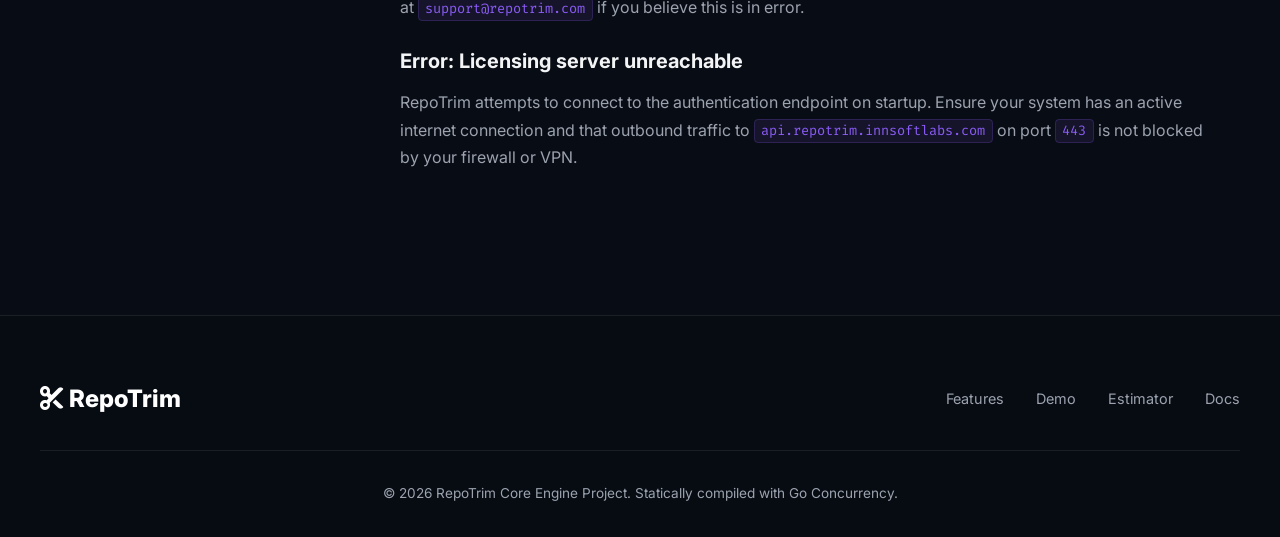
==== commit 8cbf2a7a: "Fix layout overflow and text clipping on documentation page" ====
--- a/docs.html
+++ b/docs.html
@@ -20,7 +20,7 @@
   <meta property="twitter:description" content="User guide and setup documentation for integrating the RepoTrim CLI engine into local terminals and CI/CD pipelines.">
   <meta property="twitter:image" content="https://api.repotrim.innsoftlabs.com/assets/og_preview.png">
 
-  <link rel="stylesheet" href="style.css">
+  <link rel="stylesheet" href="style.css?v=2">
   <!-- FontAwesome Icons -->
   <link rel="stylesheet" href="https://cdnjs.cloudflare.com/ajax/libs/font-awesome/6.4.0/css/all.min.css">
   <style>
@@ -30,7 +30,7 @@
       margin: 4rem auto;
       padding: 0 2rem;
       display: grid;
-      grid-template-columns: 280px 1fr;
+      grid-template-columns: 280px minmax(0, 1fr);
       gap: 3rem;
     }
 
@@ -100,6 +100,7 @@
       display: flex;
       flex-direction: column;
       gap: 4rem;
+      min-width: 0; /* Prevents grid column expansion from wide un-wrapped pre blocks */
     }
 
     .docs-article {
--- a/style.css
+++ b/style.css
@@ -388,8 +388,20 @@
 
 .grid-features {
   display: grid;
-  grid-template-columns: repeat(auto-fit, minmax(320px, 1fr));
+  grid-template-columns: repeat(4, 1fr);
   gap: 2rem;
+}
+
+@media (max-width: 1024px) {
+  .grid-features {
+    grid-template-columns: repeat(2, 1fr);
+  }
+}
+
+@media (max-width: 640px) {
+  .grid-features {
+    grid-template-columns: 1fr;
+  }
 }
 
 .feature-card {
